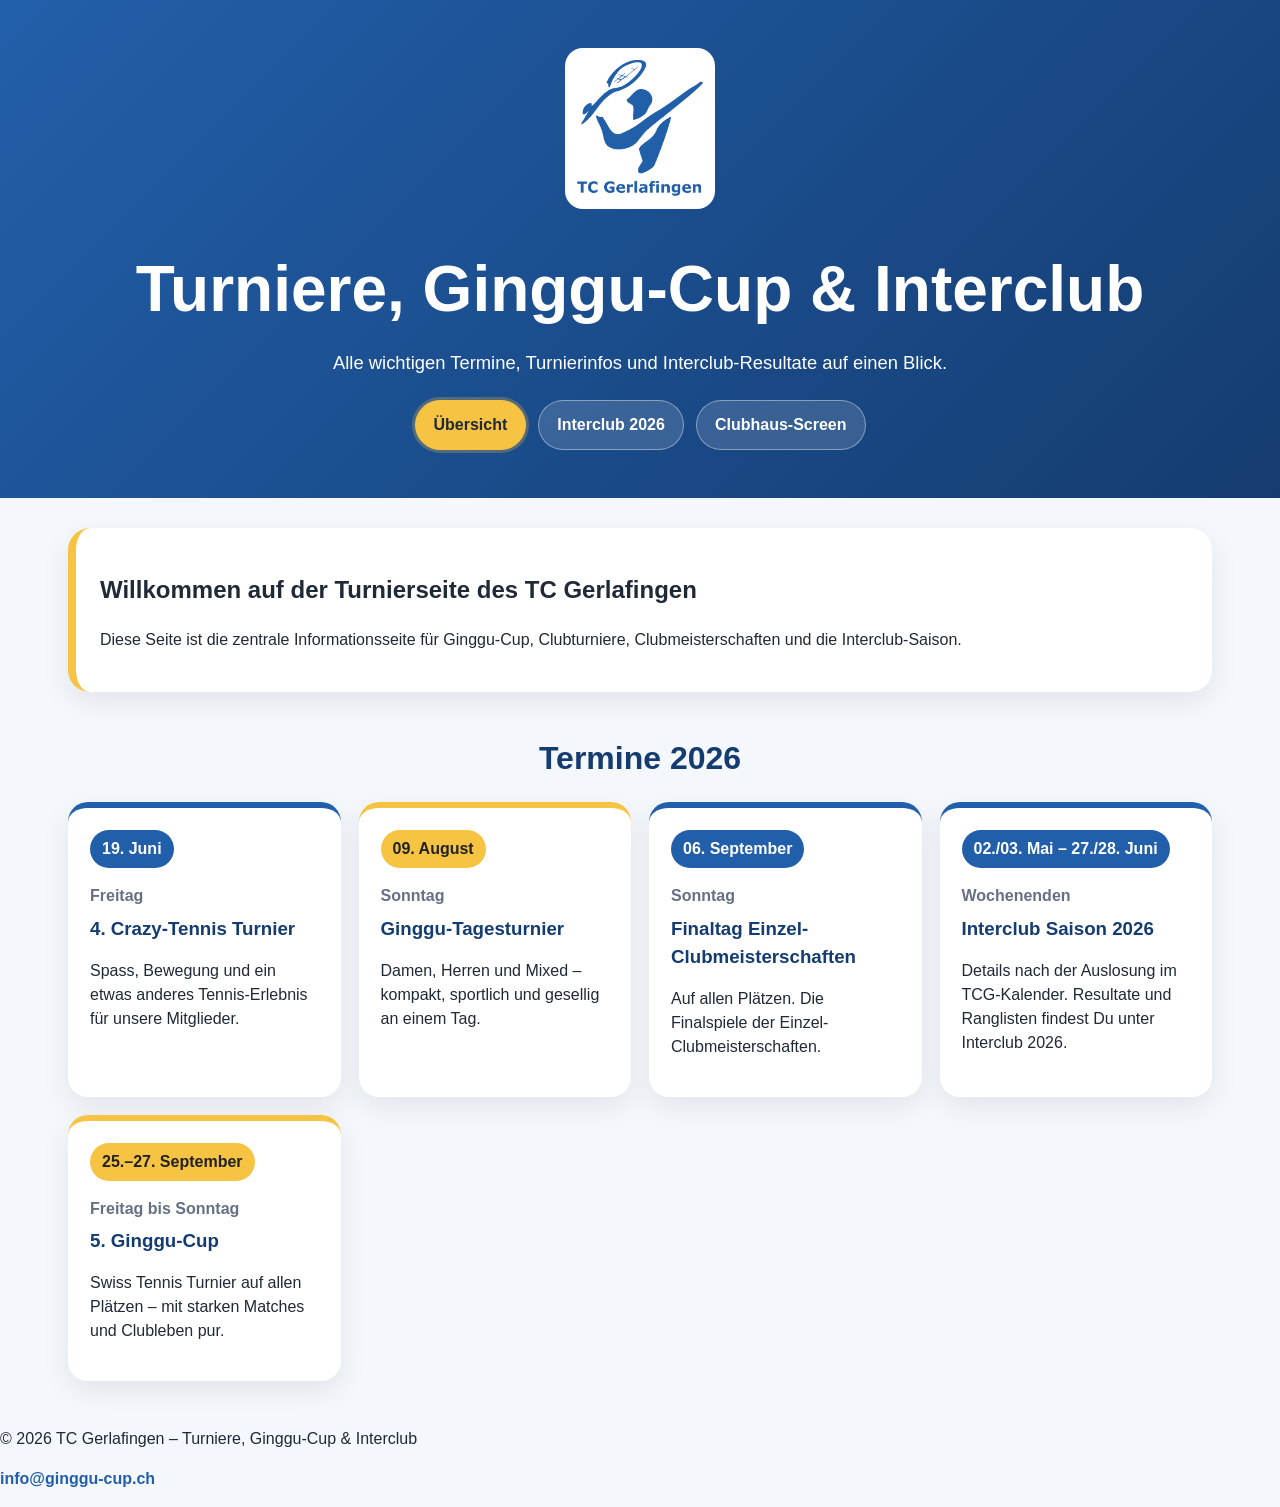
==== index.html @ 01911af4 "Interclub Hinweisblock entfernt" ====
<!DOCTYPE html>
<html lang="de">
<head>
<meta charset="UTF-8">
<meta name="viewport" content="width=device-width, initial-scale=1.0">
<title>TC Gerlafingen – Turniere & Interclub</title>
<link rel="stylesheet" href="style.css">
</head>
<body>
<header class="hero">
  <img src="logo.png" alt="TC Gerlafingen Logo">
  <h1>Turniere, Ginggu-Cup & Interclub</h1>
  <p>Alle wichtigen Termine, Turnierinfos und Interclub-Resultate auf einen Blick.</p>
  <nav class="hero-actions" aria-label="Hauptnavigation">
    <a class="button nav active" href="index.html">Übersicht</a>
    <a class="button nav" href="interclub.html">Interclub 2026</a>
    <a class="button nav" href="screen.html">Clubhaus-Screen</a>
  </nav>
</header>

<main class="container">
  <section class="intro-card">
    <h2>Willkommen auf der Turnierseite des TC Gerlafingen</h2>
    <p>Diese Seite ist die zentrale Informationsseite für Ginggu-Cup, Clubturniere, Clubmeisterschaften und die Interclub-Saison.</p>
  </section>

  <section id="termine">
    <h2 class="section-title">Termine 2026</h2>
    <div class="event-grid">
      <article class="event-card">
        <span class="date-badge">19. Juni</span>
        <p class="weekday">Freitag</p>
        <h3>4. Crazy-Tennis Turnier</h3>
        <p>Spass, Bewegung und ein etwas anderes Tennis-Erlebnis für unsere Mitglieder.</p>
      </article>
      <article class="event-card featured">
        <span class="date-badge">09. August</span>
        <p class="weekday">Sonntag</p>
        <h3>Ginggu-Tagesturnier</h3>
        <p>Damen, Herren und Mixed – kompakt, sportlich und gesellig an einem Tag.</p>
      </article>
      <article class="event-card">
        <span class="date-badge">06. September</span>
        <p class="weekday">Sonntag</p>
        <h3>Finaltag Einzel-Clubmeisterschaften</h3>
        <p>Auf allen Plätzen. Die Finalspiele der Einzel-Clubmeisterschaften.</p>
      </article>
      <article class="event-card">
        <span class="date-badge">02./03. Mai – 27./28. Juni</span>
        <p class="weekday">Wochenenden</p>
        <h3>Interclub Saison 2026</h3>
        <p>Details nach der Auslosung im TCG-Kalender. Resultate und Ranglisten findest Du unter Interclub 2026.</p>
      </article>
      <article class="event-card featured">
        <span class="date-badge">25.–27. September</span>
        <p class="weekday">Freitag bis Sonntag</p>
        <h3>5. Ginggu-Cup</h3>
        <p>Swiss Tennis Turnier auf allen Plätzen – mit starken Matches und Clubleben pur.</p>
      </article>
    </div>
  </section>
</main>

<footer>
  <p>&copy; 2026 TC Gerlafingen – Turniere, Ginggu-Cup & Interclub</p>
  <p><a href="mailto:info@ginggu-cup.ch">info@ginggu-cup.ch</a></p>
</footer>
</body>
</html>
---- style.css ----
:root{--blue:#225faa;--blue-dark:#143c70;--yellow:#f6c343;--bg:#f4f7fb;--text:#1f2937;--muted:#667085;--line:#d9e2ef;--white:#fff;--green:#dcfce7;--green-text:#166534;--red:#fee2e2;--red-text:#991b1b;--ice:#e0f2fe;--ice-text:#075985}*{box-sizing:border-box}body{margin:0;font-family:Arial,Helvetica,sans-serif;background:var(--bg);color:var(--text);line-height:1.5}a{color:var(--blue);text-decoration:none;font-weight:700}.hero,.subhero{background:linear-gradient(135deg,var(--blue),var(--blue-dark));color:#fff;text-align:center;padding:48px 20px}.hero img{max-width:150px;background:#fff;border-radius:18px;padding:12px;margin-bottom:18px}.eyebrow{text-transform:uppercase;letter-spacing:.12em;font-weight:700;opacity:.85}.hero h1,.subhero h1{font-size:clamp(2.1rem,5vw,4rem);margin:.1em 0}.hero p,.subhero p{max-width:820px;margin:12px auto;font-size:1.15rem}.hero-actions{display:flex;gap:12px;justify-content:center;flex-wrap:wrap;margin-top:24px}.button{display:inline-block;border-radius:999px;padding:12px 18px}.button.primary{background:var(--yellow);color:#1f2937}.button.secondary{background:rgba(255,255,255,.14);color:#fff;border:1px solid rgba(255,255,255,.4)}.backlink{display:inline-block;color:#fff;margin-bottom:14px}.container{max-width:1180px;margin:0 auto;padding:30px 18px}.intro-card,.cta-card{background:var(--white);border-radius:22px;padding:24px;box-shadow:0 10px 28px rgba(0,0,0,.08);border-left:8px solid var(--yellow);margin-bottom:28px}.section-title{text-align:center;color:var(--blue-dark);font-size:2rem;margin:42px 0 20px}.event-grid,.team-grid{display:grid;grid-template-columns:repeat(auto-fit,minmax(260px,1fr));gap:18px}.event-card,.team-card,.detail-card{background:#fff;border-radius:20px;padding:22px;box-shadow:0 10px 28px rgba(0,0,0,.08);border-top:6px solid var(--blue)}.event-card.featured{border-top-color:var(--yellow)}.date-badge{display:inline-block;background:var(--blue);color:#fff;border-radius:999px;padding:7px 12px;font-weight:700}.featured .date-badge{background:var(--yellow);color:#222}.weekday{font-weight:700;color:var(--muted);margin-bottom:0}.event-card h3,.team-card h3,.detail-card h2{color:var(--blue-dark);margin:.35em 0}.team-meta{color:var(--muted);font-weight:700}.mini-list{padding-left:18px}.status{display:inline-block;border-radius:999px;padding:5px 10px;font-size:.85rem;font-weight:700}.status.open{background:var(--ice);color:var(--ice-text)}.status.win{background:var(--green);color:var(--green-text)}.status.loss{background:var(--red);color:var(--red-text)}.tables{display:grid;grid-template-columns:1.35fr 1fr;gap:18px}.table-wrap{overflow-x:auto}table{width:100%;border-collapse:collapse;background:#fff;min-width:520px}th{background:var(--blue);color:#fff;text-align:left;padding:11px;font-size:.9rem}td{border-bottom:1px solid var(--line);padding:10px}tr.home-match td{background:#f8fbff}.detail-card{margin:28px 0}.detail-header{display:flex;justify-content:space-between;gap:18px;align-items:flex-start;flex-wrap:wrap}.screen-link{font-size:.95rem}.screen-body{background:#07182e;color:#fff;overflow:hidden}.screen-slide{height:100vh;padding:4vw;display:flex;flex-direction:column;justify-content:center}.screen-slide h1{font-size:5vw;margin:0 0 1vw}.screen-slide h2{font-size:4vw;margin:0 0 1vw}.screen-slide p,.screen-slide li{font-size:2.1vw}.screen-card{background:rgba(255,255,255,.1);border:1px solid rgba(255,255,255,.18);border-radius:28px;padding:2vw;margin-top:1vw}.screen-grid{display:grid;grid-template-columns:repeat(2,1fr);gap:1.2vw}.screen-badge{display:inline-block;background:var(--yellow);color:#18202f;border-radius:999px;padding:.5vw 1vw;font-size:1.4vw;font-weight:700}.screen-footer{position:fixed;bottom:1.2vw;left:4vw;right:4vw;display:flex;justify-content:space-between;color:rgba(255,255,255,.7);font-size:1.1vw}@media(max-width:800px){.tables{grid-template-columns:1fr}.hero,.subhero{padding:34px 18px}}


/* Clubhaus-Screen: Teamfolien optimiert */
.screen-slide.welcome-slide h1{font-size:5vw}
.screen-card.compact{max-width:520px}
.screen-team-header{
  background:var(--yellow);
  color:#07182e;
  border-radius:999px;
  padding:1.1vw 2.2vw;
  margin-bottom:1.6vw;
  box-shadow:0 10px 30px rgba(0,0,0,.18);
}
.screen-team-name{
  font-size:4.2vw;
  line-height:1;
  font-weight:900;
}
.screen-team-group{
  margin-top:.35vw;
  font-size:1.35vw;
  color:#fff;
  font-weight:800;
  letter-spacing:.03em;
}
.team-slide h2{display:none}
.screen-card.next-match{
  position:relative;
}
.screen-card.next-match p{
  font-size:2.25vw;
}
.screen-grid.lower{
  grid-template-columns:1.25fr .75fr;
  align-items:start;
}
.screen-match-list{
  list-style:none;
  margin:0;
  padding:0;
}

.screen-match-list li:last-child{border-bottom:none}
.screen-result{
  font-weight:900;
  color:var(--yellow);
}
.home-badge{
  display:inline-block;
  width:max-content;
  background:var(--yellow);
  color:#07182e;
  border-radius:999px;
  padding:.25vw .75vw;
  font-size:1vw;
  font-weight:900;
  animation:homePulse 1.3s infinite;
}
.home-badge.big{
  position:absolute;
  top:1.4vw;
  right:1.4vw;
  font-size:1.35vw;
  padding:.45vw 1vw;
}

@keyframes homePulse{
  0%,100%{transform:scale(1);box-shadow:0 0 0 0 rgba(246,195,67,.55)}
  50%{transform:scale(1.04);box-shadow:0 0 0 8px rgba(246,195,67,0)}
}
@media(max-width:1000px){
  .screen-grid.lower{grid-template-columns:1fr}
  .screen-team-name{font-size:7vw}
  .screen-team-group{font-size:2.4vw}
  .screen-card.next-match p,
}


/* Fix: Navigation im blauen Kopfbereich bleibt oval und korrekt lesbar */
.hero .hero-actions .button.nav,
.subhero .hero-actions .button.nav,
.hero a.button.nav,
.subhero a.button.nav {
  display: inline-block;
  border-radius: 999px;
  padding: 12px 18px;
  background: rgba(255,255,255,.14);
  color: #fff !important;
  border: 1px solid rgba(255,255,255,.4);
  font-weight: 700;
  text-decoration: none;
}

.hero .hero-actions .button.nav:hover,
.subhero .hero-actions .button.nav:hover,
.hero a.button.nav:hover,
.subhero a.button.nav:hover {
  background: rgba(255,255,255,.24);
  color: #fff !important;
}

.hero .hero-actions .button.nav.active,
.subhero .hero-actions .button.nav.active,
.hero a.button.nav.active,
.subhero a.button.nav.active {
  background: var(--yellow);
  color: #1f2937 !important;
  border-color: var(--yellow);
  box-shadow: 0 0 0 3px rgba(246,195,67,.25);
}


/* Verbesserte Darstellung Heim/Auswärts */
.screen-match-list li{
  position:relative;
  display:grid;
  grid-template-columns:1fr auto;
  gap:1vw;
  align-items:center;
  padding:.65vw 1vw;
  border-bottom:1px solid rgba(255,255,255,.16);
  font-size:1.45vw;
  background:rgba(255,255,255,.04);
  border-radius:12px;
  border-left:6px solid rgba(255,255,255,.15);
}

.screen-match-list .home{
  background:rgba(246,195,67,.12);
  border-left:6px solid var(--yellow);
}

.screen-match-list .away{
  border-left:6px solid rgba(255,255,255,.25);
}
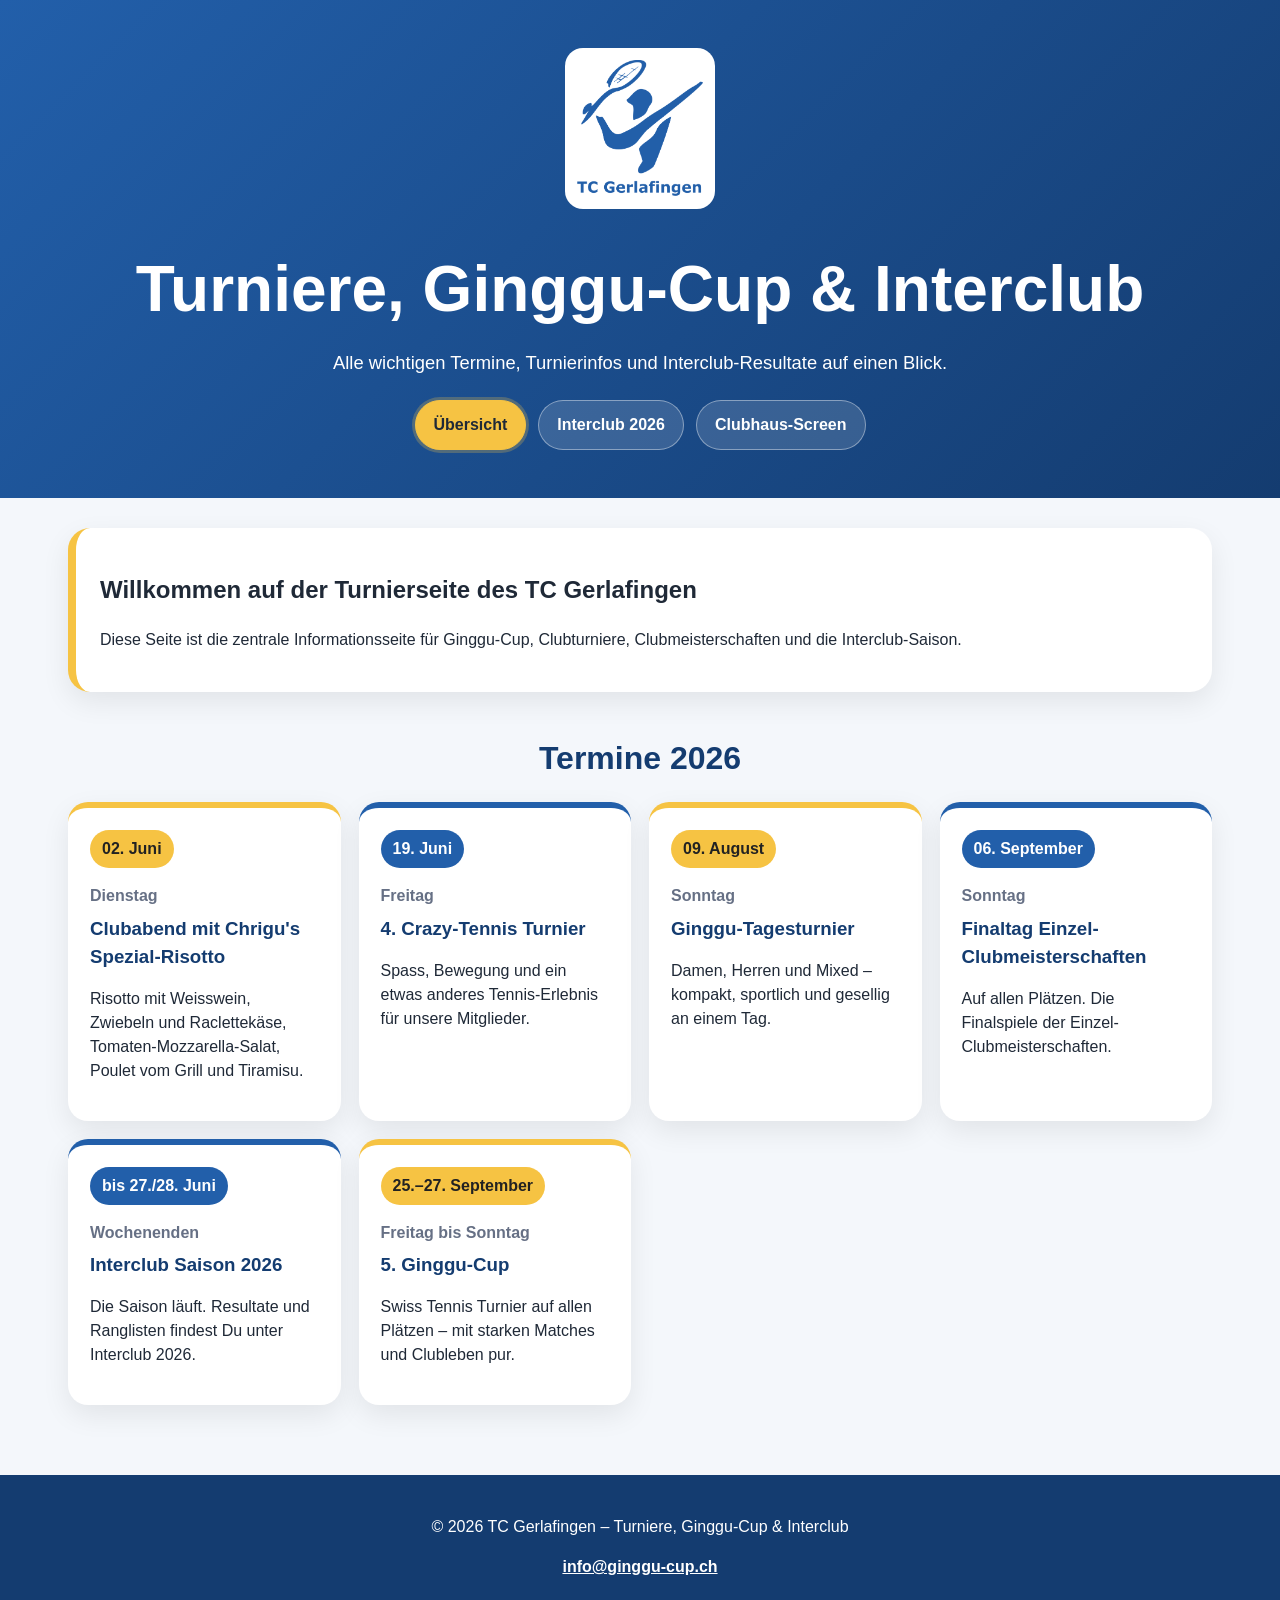
==== commit f7870b80: "v0.4: update front page dates" ====
--- a/index.html
+++ b/index.html
@@ -27,6 +27,12 @@
   <section id="termine">
     <h2 class="section-title">Termine 2026</h2>
     <div class="event-grid">
+      <article class="event-card featured">
+        <span class="date-badge">02. Juni</span>
+        <p class="weekday">Dienstag</p>
+        <h3>Clubabend mit Chrigu's Spezial-Risotto</h3>
+        <p>Risotto mit Weisswein, Zwiebeln und Raclettekäse, Tomaten-Mozzarella-Salat, Poulet vom Grill und Tiramisu.</p>
+      </article>
       <article class="event-card">
         <span class="date-badge">19. Juni</span>
         <p class="weekday">Freitag</p>
@@ -46,10 +52,10 @@
         <p>Auf allen Plätzen. Die Finalspiele der Einzel-Clubmeisterschaften.</p>
       </article>
       <article class="event-card">
-        <span class="date-badge">02./03. Mai – 27./28. Juni</span>
+        <span class="date-badge">bis 27./28. Juni</span>
         <p class="weekday">Wochenenden</p>
         <h3>Interclub Saison 2026</h3>
-        <p>Details nach der Auslosung im TCG-Kalender. Resultate und Ranglisten findest Du unter Interclub 2026.</p>
+        <p>Die Saison läuft. Resultate und Ranglisten findest Du unter Interclub 2026.</p>
       </article>
       <article class="event-card featured">
         <span class="date-badge">25.–27. September</span>
--- a/style.css
+++ b/style.css
@@ -1,136 +1,1092 @@
-:root{--blue:#225faa;--blue-dark:#143c70;--yellow:#f6c343;--bg:#f4f7fb;--text:#1f2937;--muted:#667085;--line:#d9e2ef;--white:#fff;--green:#dcfce7;--green-text:#166534;--red:#fee2e2;--red-text:#991b1b;--ice:#e0f2fe;--ice-text:#075985}*{box-sizing:border-box}body{margin:0;font-family:Arial,Helvetica,sans-serif;background:var(--bg);color:var(--text);line-height:1.5}a{color:var(--blue);text-decoration:none;font-weight:700}.hero,.subhero{background:linear-gradient(135deg,var(--blue),var(--blue-dark));color:#fff;text-align:center;padding:48px 20px}.hero img{max-width:150px;background:#fff;border-radius:18px;padding:12px;margin-bottom:18px}.eyebrow{text-transform:uppercase;letter-spacing:.12em;font-weight:700;opacity:.85}.hero h1,.subhero h1{font-size:clamp(2.1rem,5vw,4rem);margin:.1em 0}.hero p,.subhero p{max-width:820px;margin:12px auto;font-size:1.15rem}.hero-actions{display:flex;gap:12px;justify-content:center;flex-wrap:wrap;margin-top:24px}.button{display:inline-block;border-radius:999px;padding:12px 18px}.button.primary{background:var(--yellow);color:#1f2937}.button.secondary{background:rgba(255,255,255,.14);color:#fff;border:1px solid rgba(255,255,255,.4)}.backlink{display:inline-block;color:#fff;margin-bottom:14px}.container{max-width:1180px;margin:0 auto;padding:30px 18px}.intro-card,.cta-card{background:var(--white);border-radius:22px;padding:24px;box-shadow:0 10px 28px rgba(0,0,0,.08);border-left:8px solid var(--yellow);margin-bottom:28px}.section-title{text-align:center;color:var(--blue-dark);font-size:2rem;margin:42px 0 20px}.event-grid,.team-grid{display:grid;grid-template-columns:repeat(auto-fit,minmax(260px,1fr));gap:18px}.event-card,.team-card,.detail-card{background:#fff;border-radius:20px;padding:22px;box-shadow:0 10px 28px rgba(0,0,0,.08);border-top:6px solid var(--blue)}.event-card.featured{border-top-color:var(--yellow)}.date-badge{display:inline-block;background:var(--blue);color:#fff;border-radius:999px;padding:7px 12px;font-weight:700}.featured .date-badge{background:var(--yellow);color:#222}.weekday{font-weight:700;color:var(--muted);margin-bottom:0}.event-card h3,.team-card h3,.detail-card h2{color:var(--blue-dark);margin:.35em 0}.team-meta{color:var(--muted);font-weight:700}.mini-list{padding-left:18px}.status{display:inline-block;border-radius:999px;padding:5px 10px;font-size:.85rem;font-weight:700}.status.open{background:var(--ice);color:var(--ice-text)}.status.win{background:var(--green);color:var(--green-text)}.status.loss{background:var(--red);color:var(--red-text)}.tables{display:grid;grid-template-columns:1.35fr 1fr;gap:18px}.table-wrap{overflow-x:auto}table{width:100%;border-collapse:collapse;background:#fff;min-width:520px}th{background:var(--blue);color:#fff;text-align:left;padding:11px;font-size:.9rem}td{border-bottom:1px solid var(--line);padding:10px}tr.home-match td{background:#f8fbff}.detail-card{margin:28px 0}.detail-header{display:flex;justify-content:space-between;gap:18px;align-items:flex-start;flex-wrap:wrap}.screen-link{font-size:.95rem}.screen-body{background:#07182e;color:#fff;overflow:hidden}.screen-slide{height:100vh;padding:4vw;display:flex;flex-direction:column;justify-content:center}.screen-slide h1{font-size:5vw;margin:0 0 1vw}.screen-slide h2{font-size:4vw;margin:0 0 1vw}.screen-slide p,.screen-slide li{font-size:2.1vw}.screen-card{background:rgba(255,255,255,.1);border:1px solid rgba(255,255,255,.18);border-radius:28px;padding:2vw;margin-top:1vw}.screen-grid{display:grid;grid-template-columns:repeat(2,1fr);gap:1.2vw}.screen-badge{display:inline-block;background:var(--yellow);color:#18202f;border-radius:999px;padding:.5vw 1vw;font-size:1.4vw;font-weight:700}.screen-footer{position:fixed;bottom:1.2vw;left:4vw;right:4vw;display:flex;justify-content:space-between;color:rgba(255,255,255,.7);font-size:1.1vw}@media(max-width:800px){.tables{grid-template-columns:1fr}.hero,.subhero{padding:34px 18px}}
-
-
-/* Clubhaus-Screen: Teamfolien optimiert */
-.screen-slide.welcome-slide h1{font-size:5vw}
-.screen-card.compact{max-width:520px}
+:root{
+  --blue:#225faa;
+  --blue-dark:#143c70;
+  --yellow:#f6c343;
+  --bg:#f4f7fb;
+  --text:#1f2937;
+  --muted:#667085;
+  --line:#d9e2ef;
+  --white:#fff;
+  --green:#dcfce7;
+  --green-text:#166534;
+  --red:#fee2e2;
+  --red-text:#991b1b;
+  --ice:#e0f2fe;
+  --ice-text:#075985;
+}
+
+*{box-sizing:border-box}
+
+html{scroll-behavior:smooth}
+
+body{
+  margin:0;
+  font-family:Arial,Helvetica,sans-serif;
+  background:var(--bg);
+  color:var(--text);
+  line-height:1.5;
+}
+
+a{
+  color:var(--blue);
+  text-decoration:none;
+  font-weight:700;
+}
+
+.hero,.subhero{
+  background:linear-gradient(135deg,var(--blue),var(--blue-dark));
+  color:#fff;
+  text-align:center;
+  padding:48px 20px;
+}
+
+.hero img{
+  max-width:150px;
+  background:#fff;
+  border-radius:18px;
+  padding:12px;
+  margin-bottom:18px;
+}
+
+.hero h1,.subhero h1{
+  font-size:clamp(2.1rem,5vw,4rem);
+  margin:.1em 0;
+}
+
+.hero p,.subhero p{
+  max-width:820px;
+  margin:12px auto;
+  font-size:1.15rem;
+}
+
+.hero-actions{
+  display:flex;
+  gap:12px;
+  justify-content:center;
+  flex-wrap:wrap;
+  margin-top:24px;
+}
+
+.button{
+  display:inline-block;
+  border-radius:999px;
+  padding:12px 18px;
+  text-align:center;
+}
+
+.button.primary,
+.button.nav.active{
+  background:var(--yellow);
+  color:#1f2937;
+}
+
+.button.secondary,
+.button.nav{
+  background:rgba(255,255,255,.14);
+  color:#fff;
+  border:1px solid rgba(255,255,255,.4);
+}
+
+/* Navigation im blauen Kopfbereich bleibt stabil */
+.hero .hero-actions .button.nav,
+.subhero .hero-actions .button.nav,
+.hero a.button.nav,
+.subhero a.button.nav{
+  display:inline-block;
+  border-radius:999px;
+  padding:12px 18px;
+  background:rgba(255,255,255,.14);
+  color:#fff !important;
+  border:1px solid rgba(255,255,255,.4);
+  font-weight:700;
+  text-decoration:none;
+}
+
+.hero .hero-actions .button.nav:hover,
+.subhero .hero-actions .button.nav:hover,
+.hero a.button.nav:hover,
+.subhero a.button.nav:hover{
+  background:rgba(255,255,255,.24);
+  color:#fff !important;
+}
+
+.hero .hero-actions .button.nav.active,
+.subhero .hero-actions .button.nav.active,
+.hero a.button.nav.active,
+.subhero a.button.nav.active{
+  background:var(--yellow);
+  color:#1f2937 !important;
+  border-color:var(--yellow);
+  box-shadow:0 0 0 3px rgba(246,195,67,.25);
+}
+
+.container{
+  max-width:1180px;
+  margin:0 auto;
+  padding:30px 18px;
+}
+
+.intro-card,.cta-card{
+  background:var(--white);
+  border-radius:22px;
+  padding:24px;
+  box-shadow:0 10px 28px rgba(0,0,0,.08);
+  border-left:8px solid var(--yellow);
+  margin-bottom:28px;
+}
+
+.section-title{
+  text-align:center;
+  color:var(--blue-dark);
+  font-size:2rem;
+  margin:42px 0 20px;
+}
+
+.event-grid,.team-grid{
+  display:grid;
+  grid-template-columns:repeat(auto-fit,minmax(260px,1fr));
+  gap:18px;
+  align-items:stretch;
+}
+
+.event-card,.team-card,.detail-card{
+  background:#fff;
+  border-radius:20px;
+  padding:22px;
+  box-shadow:0 10px 28px rgba(0,0,0,.08);
+  border-top:6px solid var(--blue);
+}
+
+.event-card.featured{border-top-color:var(--yellow)}
+
+.date-badge{
+  display:inline-block;
+  background:var(--blue);
+  color:#fff;
+  border-radius:999px;
+  padding:7px 12px;
+  font-weight:700;
+}
+
+.featured .date-badge{
+  background:var(--yellow);
+  color:#222;
+}
+
+.weekday{
+  font-weight:700;
+  color:var(--muted);
+  margin-bottom:0;
+}
+
+.event-card h3,.team-card h3,.detail-card h2{
+  color:var(--blue-dark);
+  margin:.35em 0;
+}
+
+.team-meta{
+  color:var(--muted);
+  font-weight:700;
+}
+
+/* Übersichtskacheln: gleiche Höhe und ruhige Ausrichtung */
+.team-card{
+  min-height:340px;
+  display:grid;
+  grid-template-rows:auto 1fr auto auto;
+  gap:14px;
+}
+
+.team-card-head h3{
+  font-size:1.35rem;
+  margin-bottom:22px;
+}
+
+.team-card-head .team-meta{
+  margin:0;
+}
+
+.team-card-next{
+  align-self:start;
+}
+
+.team-card-next p,
+.team-card-rank p{
+  margin:0;
+}
+
+.team-card-rank{
+  align-self:end;
+}
+
+.team-card-button{
+  justify-self:start;
+  align-self:end;
+  min-width:180px;
+}
+
+/* Interclub Detailseite: Rangliste immer unter Spielplan */
+.tables{
+  display:grid !important;
+  grid-template-columns:1fr !important;
+  gap:26px !important;
+  width:100%;
+}
+
+.table-wrap{overflow-x:auto}
+
+table{
+  width:100%;
+  border-collapse:collapse;
+  background:#fff;
+  min-width:520px;
+}
+
+th{
+  background:var(--blue);
+  color:#fff;
+  text-align:left;
+  padding:11px;
+  font-size:.9rem;
+}
+
+td{
+  border-bottom:1px solid var(--line);
+  padding:10px;
+}
+
+tr.home-match td{background:#f8fbff}
+
+.detail-card{
+  margin:28px 0;
+  overflow:hidden;
+}
+
+.detail-header{
+  display:flex;
+  justify-content:space-between;
+  gap:18px;
+  align-items:flex-start;
+  flex-wrap:wrap;
+}
+
+.detail-bottom-actions{
+  display:flex;
+  justify-content:center;
+  padding-top:24px;
+  margin-top:18px;
+  border-top:1px solid var(--line);
+}
+
+.top-button{
+  min-width:150px;
+}
+
+footer{
+  background:var(--blue-dark);
+  color:#fff;
+  text-align:center;
+  padding:24px 18px;
+  margin-top:40px;
+}
+
+footer a{
+  color:#fff;
+  text-decoration:underline;
+}
+
+/* Clubhaus-Screen */
+.screen-body{
+  background:#07182e;
+  color:#fff;
+  overflow:hidden;
+  width:100vw;
+  height:100vh;
+}
+
+.screen-body *{box-sizing:border-box}
+
+.screen-slide{
+  width:100vw;
+  height:100vh;
+  overflow:hidden;
+  padding:10vh 4.2vw 4.5vh 4.2vw;
+  display:grid;
+  grid-template-rows:auto 1fr;
+  gap:1.8vh;
+}
+
+.screen-slide h1,
+.screen-slide h2,
+.screen-slide h3,
+.screen-slide p{
+  margin-top:0;
+}
+
+.screen-slide h1{
+  font-size:4.6vw;
+  line-height:1.02;
+  margin-bottom:1.2vh;
+}
+
+.screen-slide h2{
+  font-size:3.35vw;
+  line-height:1.05;
+  margin-bottom:1.3vh;
+}
+
+.screen-slide h3{
+  font-size:1.65vw;
+  line-height:1.15;
+  margin-bottom:.8vh;
+}
+
+.screen-slide p,
+.screen-slide li{
+  font-size:1.45vw;
+  line-height:1.25;
+}
+
+.screen-badge{
+  display:inline-block;
+  width:max-content;
+  background:var(--yellow);
+  color:#18202f;
+  border-radius:999px;
+  padding:.42vw .9vw;
+  font-size:1.15vw;
+  line-height:1;
+  font-weight:800;
+  margin-bottom:1.2vh;
+}
+
+.screen-card{
+  background:rgba(255,255,255,.1);
+  border:1px solid rgba(255,255,255,.18);
+  border-radius:1.55vw;
+  padding:1.25vw;
+  min-height:0;
+  overflow:hidden;
+}
+
+.screen-card.compact{max-width:40vw}
+
+.screen-grid{
+  display:grid;
+  grid-template-columns:repeat(2,1fr);
+  gap:1.1vw;
+  min-height:0;
+}
+
+.screen-footer{
+  position:fixed;
+  bottom:1.1vh;
+  left:4.2vw;
+  right:4.2vw;
+  display:flex;
+  justify-content:space-between;
+  color:rgba(255,255,255,.68);
+  font-size:1vw;
+  line-height:1;
+  z-index:40;
+}
+
+.screen-datetime{
+  position:fixed;
+  top:2.1vh;
+  right:2vw;
+  color:#fff;
+  font-size:1.2vw;
+  font-weight:800;
+  opacity:.92;
+  letter-spacing:.04em;
+  z-index:50;
+  text-shadow:0 2px 8px rgba(0,0,0,.35);
+}
+
+.welcome-slide{
+  grid-template-rows:auto auto;
+  align-content:center;
+}
+
+.welcome-slide h1{font-size:4.8vw}
+
+.welcome-slide p{font-size:1.9vw}
+
+.dates-slide .screen-grid{
+  grid-template-columns:repeat(4,1fr);
+  align-items:stretch;
+}
+
+.dates-slide .screen-card h3{font-size:1.55vw}
+
+.dates-slide .screen-card p{font-size:1.25vw}
+
+.team-slide{
+  grid-template-rows:auto auto 1fr;
+}
+
 .screen-team-header{
   background:var(--yellow);
   color:#07182e;
   border-radius:999px;
-  padding:1.1vw 2.2vw;
-  margin-bottom:1.6vw;
+  padding:1vw 2vw;
   box-shadow:0 10px 30px rgba(0,0,0,.18);
-}
+  max-width:100%;
+}
+
 .screen-team-name{
-  font-size:4.2vw;
+  font-size:3.25vw;
   line-height:1;
   font-weight:900;
-}
+  white-space:nowrap;
+  overflow:hidden;
+  text-overflow:ellipsis;
+}
+
 .screen-team-group{
-  margin-top:.35vw;
-  font-size:1.35vw;
+  margin-top:.25vw;
+  font-size:1.05vw;
+  line-height:1;
   color:#fff;
   font-weight:800;
   letter-spacing:.03em;
 }
-.team-slide h2{display:none}
+
 .screen-card.next-match{
   position:relative;
-}
+  height:18vh;
+}
+
 .screen-card.next-match p{
-  font-size:2.25vw;
-}
+  font-size:1.65vw;
+  line-height:1.22;
+  padding-right:10vw;
+  margin-bottom:0;
+}
+
 .screen-grid.lower{
-  grid-template-columns:1.25fr .75fr;
-  align-items:start;
-}
+  grid-template-columns:1.35fr .65fr;
+  align-items:stretch;
+  min-height:0;
+  height:42vh;
+}
+
+.screen-grid.lower .screen-card{
+  height:100%;
+  display:flex;
+  flex-direction:column;
+  justify-content:flex-start;
+}
+
 .screen-match-list{
   list-style:none;
   margin:0;
   padding:0;
-}
-
-.screen-match-list li:last-child{border-bottom:none}
+  display:grid;
+  gap:.55vh;
+  min-height:0;
+  overflow:hidden;
+}
+
+.screen-match-list li{
+  position:relative;
+  display:grid;
+  grid-template-columns:1fr auto auto;
+  gap:.8vw;
+  align-items:center;
+  padding:.48vw .75vw;
+  font-size:1.02vw;
+  line-height:1.15;
+  background:rgba(255,255,255,.04);
+  border-radius:.8vw;
+  border-left:6px solid rgba(255,255,255,.25);
+  min-height:4.9vh;
+}
+
+.screen-match-list strong{font-size:1.02vw}
+
+.screen-match-list .home{
+  background:rgba(246,195,67,.12);
+  border-left:6px solid var(--yellow);
+}
+
+.screen-match-list .away{
+  background:rgba(255,255,255,.04);
+  border-left:6px solid rgba(255,255,255,.25);
+}
+
 .screen-result{
   font-weight:900;
   color:var(--yellow);
-}
+  white-space:nowrap;
+}
+
 .home-badge{
   display:inline-block;
   width:max-content;
   background:var(--yellow);
   color:#07182e;
   border-radius:999px;
-  padding:.25vw .75vw;
-  font-size:1vw;
+  padding:.23vw .62vw;
+  font-size:.78vw;
+  line-height:1;
   font-weight:900;
   animation:homePulse 1.3s infinite;
-}
+  white-space:nowrap;
+}
+
 .home-badge.big{
   position:absolute;
-  top:1.4vw;
-  right:1.4vw;
-  font-size:1.35vw;
-  padding:.45vw 1vw;
+  top:1.15vw;
+  right:1.15vw;
+  font-size:1.05vw;
+  padding:.42vw .9vw;
 }
 
 @keyframes homePulse{
-  0%,100%{transform:scale(1);box-shadow:0 0 0 0 rgba(246,195,67,.55)}
-  50%{transform:scale(1.04);box-shadow:0 0 0 8px rgba(246,195,67,0)}
-}
-@media(max-width:1000px){
-  .screen-grid.lower{grid-template-columns:1fr}
-  .screen-team-name{font-size:7vw}
-  .screen-team-group{font-size:2.4vw}
-  .screen-card.next-match p,
-}
-
-
-/* Fix: Navigation im blauen Kopfbereich bleibt oval und korrekt lesbar */
-.hero .hero-actions .button.nav,
-.subhero .hero-actions .button.nav,
-.hero a.button.nav,
-.subhero a.button.nav {
-  display: inline-block;
-  border-radius: 999px;
-  padding: 12px 18px;
-  background: rgba(255,255,255,.14);
-  color: #fff !important;
-  border: 1px solid rgba(255,255,255,.4);
-  font-weight: 700;
-  text-decoration: none;
-}
-
-.hero .hero-actions .button.nav:hover,
-.subhero .hero-actions .button.nav:hover,
-.hero a.button.nav:hover,
-.subhero a.button.nav:hover {
-  background: rgba(255,255,255,.24);
-  color: #fff !important;
-}
-
-.hero .hero-actions .button.nav.active,
-.subhero .hero-actions .button.nav.active,
-.hero a.button.nav.active,
-.subhero a.button.nav.active {
-  background: var(--yellow);
-  color: #1f2937 !important;
-  border-color: var(--yellow);
-  box-shadow: 0 0 0 3px rgba(246,195,67,.25);
-}
-
-
-/* Verbesserte Darstellung Heim/Auswärts */
-.screen-match-list li{
+  0%,100%{
+    transform:scale(1);
+    box-shadow:0 0 0 0 rgba(246,195,67,.55);
+  }
+  50%{
+    transform:scale(1.04);
+    box-shadow:0 0 0 8px rgba(246,195,67,0);
+  }
+}
+
+@media(max-aspect-ratio:16/9){
+  .screen-slide{padding-top:10vh}
+  .screen-slide p,
+  .screen-slide li{font-size:1.35vw}
+  .screen-match-list li{
+    font-size:.95vw;
+    min-height:4.5vh;
+  }
+}
+
+@media(max-width:800px){
+  .hero,.subhero{padding:34px 18px}
+  .tables{grid-template-columns:1fr !important}
+  .team-card{
+    min-height:0;
+    grid-template-rows:auto;
+  }
+  .team-card-button{
+    justify-self:start;
+  }
+}
+
+
+/* Screen-Rangliste rechts */
+.screen-ranking-head,
+.screen-ranking-list li{
+  display:grid;
+  grid-template-columns:2.7vw 1fr 2.4vw 4.2vw;
+  gap:.55vw;
+  align-items:center;
+}
+
+.screen-ranking-head{
+  color:rgba(255,255,255,.72);
+  font-size:.75vw;
+  font-weight:900;
+  text-transform:uppercase;
+  padding:.2vw .55vw .45vw .55vw;
+  border-bottom:1px solid rgba(255,255,255,.18);
+}
+
+.screen-ranking-list{
+  list-style:none;
+  margin:.35vw 0 0 0;
+  padding:0;
+  display:grid;
+  gap:.35vh;
+  overflow:hidden;
+}
+
+.screen-ranking-list li{
+  font-size:.92vw;
+  line-height:1.08;
+  padding:.42vw .55vw;
+  border-radius:.7vw;
+  background:rgba(255,255,255,.045);
+}
+
+.screen-ranking-list li.tcg-rank{
+  background:rgba(246,195,67,.16);
+  border-left:5px solid var(--yellow);
+  font-weight:900;
+}
+
+.rank-number,
+.rank-points,
+.rank-sets{
+  text-align:right;
+  white-space:nowrap;
+}
+
+.rank-team{
+  overflow:hidden;
+  text-overflow:ellipsis;
+  white-space:nowrap;
+}
+
+/* Clubhaus-Screen: Termine 2026 im hellen Kachel-Design */
+.screen-light-slide{
+  background:#edf1f5;
+  color:#112f57;
+}
+
+.screen-light-slide .screen-badge{
+  background:var(--yellow);
+  color:#102f59;
+}
+
+.screen-light-slide + .screen-footer,
+.screen-light-slide ~ .screen-footer{
+  color:#5f6f86;
+}
+
+.screen-body:has(.screen-light-slide) .screen-datetime{
+  color:#123c70;
+  text-shadow:none;
+}
+
+.welcome-slide.screen-light-slide{
+  display:flex;
+  align-items:center;
+  justify-content:center;
+  padding:7vh 5vw;
+}
+
+.welcome-panel{
+  width:min(1180px,86vw);
+  min-height:62vh;
+  background:#fff;
+  border-radius:2.1vw;
+  box-shadow:0 18px 48px rgba(20,50,90,.14);
+  border-top:.55vw solid var(--blue);
+  display:flex;
+  flex-direction:column;
+  align-items:center;
+  justify-content:center;
+  text-align:center;
+  padding:4vh 5vw;
+}
+
+.welcome-logo{
+  width:min(18vw,230px);
+  max-height:24vh;
+  object-fit:contain;
+  margin-bottom:2.6vh;
+}
+
+.welcome-panel h1{
+  color:#123c70;
+  font-size:5.2vw;
+  margin:.4vh 0 1vh;
+}
+
+.welcome-panel p{
+  color:#4e5f75;
+  font-size:1.75vw;
+  font-weight:700;
+  margin:0 0 2.5vh;
+}
+
+.welcome-update{
+  color:#64748b;
+  font-size:1.05vw;
+  font-weight:800;
+  background:#f3f6fa;
+  border-radius:999px;
+  padding:.6vw 1.1vw;
+}
+
+.dates-slide.screen-light-slide{
+  padding:2.2vh 1.45vw 4.8vh;
+  display:grid;
+  grid-template-rows:auto 1fr;
+  gap:2.4vh;
+}
+
+.dates-header{
+  display:grid;
+  grid-template-columns:22vw 1fr 22vw;
+  align-items:center;
+  min-height:9vh;
+}
+
+.dates-brand{
+  display:flex;
+  align-items:center;
+  gap:.9vw;
+  color:#123c70;
+  font-size:1.05vw;
+  font-weight:900;
+}
+
+.dates-brand img{
+  width:5vw;
+  height:5vw;
+  max-width:76px;
+  max-height:76px;
+  object-fit:contain;
+}
+
+.dates-title{
+  text-align:center;
+}
+
+.dates-title h2{
+  color:#123c70;
+  font-size:2.85vw;
+  line-height:1;
+  margin:0;
+  letter-spacing:.02em;
+}
+
+.dates-title p{
+  color:#65758c;
+  font-size:1.02vw;
+  font-weight:800;
+  margin:.8vh 0 0;
+}
+
+.dates-card-grid{
+  display:grid;
+  grid-template-columns:repeat(4,1fr);
+  grid-auto-rows:minmax(25.5vh,auto);
+  gap:1.45vw;
+  align-content:start;
+}
+
+.date-card{
+  background:#fff;
+  color:#17355c;
+  border-radius:1.6vw;
+  box-shadow:0 14px 34px rgba(20,50,90,.10);
+  padding:1.55vw 1.75vw;
+  border-top:.42vw solid var(--blue);
+  overflow:hidden;
+}
+
+.date-card.yellow{
+  border-top-color:var(--yellow);
+}
+
+.date-pill{
+  display:inline-block;
+  border-radius:999px;
+  background:var(--blue);
+  color:#fff;
+  font-size:1vw;
+  line-height:1;
+  font-weight:900;
+  padding:.65vw 1.15vw;
+  margin-bottom:1.9vh;
+}
+
+.date-card.yellow .date-pill{
+  background:var(--yellow);
+  color:#102f59;
+}
+
+.date-day{
+  color:#65758c !important;
+  font-size:1.02vw !important;
+  line-height:1.1 !important;
+  font-weight:900;
+  margin:0 0 1vh !important;
+}
+
+.date-card h3{
+  color:#123c70;
+  font-size:1.38vw;
+  line-height:1.18;
+  margin:0 0 1.8vh;
+}
+
+.date-card p{
+  color:#0f172a;
+  font-size:1.12vw;
+  line-height:1.36;
+  margin:0;
+}
+
+.date-card strong{
+  color:#123c70;
+}
+
+@media(max-aspect-ratio:16/9){
+  .dates-card-grid{gap:1.1vw;grid-auto-rows:minmax(24vh,auto)}
+  .date-card p{font-size:1.04vw}
+  .date-card h3{font-size:1.3vw}
+}
+
+/* Clubhaus-Screen: Risotto-Clubabend 02.06.2026 */
+.risotto-screen-slide{
   position:relative;
-  display:grid;
-  grid-template-columns:1fr auto;
+  padding:0 !important;
+  display:block !important;
+  background:#0a1f44;
+  color:#fff;
+}
+
+.risotto-screen-bg{
+  position:absolute;
+  inset:0;
+  z-index:1;
+}
+
+.risotto-screen-bg img{
+  width:100%;
+  height:100%;
+  object-fit:cover;
+  object-position:center center;
+  transform:scale(1.03);
+  filter:saturate(.95) contrast(.95) brightness(.9);
+}
+
+.risotto-screen-overlay{
+  position:absolute;
+  inset:0;
+  z-index:2;
+  background:
+    linear-gradient(90deg, rgba(7,24,46,.95) 0%, rgba(10,31,68,.86) 43%, rgba(10,31,68,.38) 100%),
+    linear-gradient(0deg, rgba(0,0,0,.26), rgba(0,0,0,.08));
+}
+
+.risotto-screen-content{
+  position:relative;
+  z-index:3;
+  width:100%;
+  height:100%;
+  display:flex;
+  align-items:center;
+  padding:7vh 5vw 6vh;
+}
+
+.risotto-screen-card{
+  width:min(48vw, 900px);
+  padding:3.2vw;
+  border-radius:2.2vw;
+  background:rgba(8, 30, 60, .80);
+  border:1px solid rgba(255,255,255,.22);
+  box-shadow:0 26px 70px rgba(0,0,0,.42);
+}
+
+.risotto-screen-kicker{
+  display:inline-block;
+  margin:0 0 2.1vh;
+  padding:.75vw 1.35vw;
+  border-radius:999px;
+  background:#fff;
+  color:#14335f;
+  font-size:1.32vw;
+  line-height:1.15;
+  font-weight:900;
+  letter-spacing:.01em;
+  box-shadow:0 10px 26px rgba(0,0,0,.22);
+}
+
+.risotto-screen-slide h1{
+  margin:0 0 1.2vh !important;
+  color:#fff;
+  white-space:nowrap;
+  font-size:4.4vw;
+  line-height:.98;
+  font-weight:950;
+  letter-spacing:-.025em;
+  text-shadow:0 8px 26px rgba(0,0,0,.36);
+}
+
+.risotto-screen-subtitle{
+  margin:0 0 1.8vh !important;
+  color:#fff7da !important;
+  font-size:2.15vw !important;
+  line-height:1.08 !important;
+  font-weight:850;
+  text-shadow:0 5px 18px rgba(0,0,0,.38);
+}
+
+.risotto-screen-lead{
+  margin:0 0 2.2vh !important;
+  color:#eef5ff !important;
+  font-size:1.85vw !important;
+  line-height:1.16 !important;
+  font-weight:800;
+  text-shadow:0 5px 18px rgba(0,0,0,.34);
+}
+
+.risotto-screen-menu{
+  margin:0 0 2.6vh;
+  padding:1.75vw 1.95vw;
+  border-radius:1.7vw;
+  background:#fff8ea;
+  color:#14335f;
+  display:grid;
+  grid-template-columns:1fr 1fr;
+  gap:.85vw;
+  box-shadow:0 18px 44px rgba(0,0,0,.32);
+}
+
+.risotto-screen-course{
+  min-height:5.7vw;
+  padding:1vw 1.1vw;
+  border-radius:1.05vw;
+  background:#f2f5fb;
+  border:2px solid #d7dfef;
+}
+
+.risotto-screen-course.featured{
+  background:#fff7da;
+  border-color:#ffb703;
+  box-shadow:inset 0 0 0 2px rgba(255,183,3,.18);
+}
+
+.risotto-screen-course strong{
+  display:block;
+  margin:0 0 .35vh;
+  color:#60708c;
+  font-size:1.02vw;
+  line-height:1.15;
+  font-weight:950;
+  text-transform:uppercase;
+  letter-spacing:.04em;
+}
+
+.risotto-screen-course span{
+  display:block;
+  color:#14335f;
+  font-size:1.65vw;
+  line-height:1.08;
+  font-weight:900;
+}
+
+.risotto-screen-bottom{
+  display:flex;
+  flex-wrap:wrap;
   gap:1vw;
   align-items:center;
-  padding:.65vw 1vw;
-  border-bottom:1px solid rgba(255,255,255,.16);
+}
+
+.risotto-screen-price,
+.risotto-screen-cta{
+  padding:.95vw 1.25vw;
+  border-radius:1.2vw;
   font-size:1.45vw;
-  background:rgba(255,255,255,.04);
-  border-radius:12px;
-  border-left:6px solid rgba(255,255,255,.15);
-}
-
-.screen-match-list .home{
-  background:rgba(246,195,67,.12);
-  border-left:6px solid var(--yellow);
-}
-
-.screen-match-list .away{
-  border-left:6px solid rgba(255,255,255,.25);
-}
+  line-height:1.12;
+  font-weight:900;
+  box-shadow:0 12px 30px rgba(0,0,0,.25);
+}
+
+.risotto-screen-price,
+.risotto-screen-cta{
+  background:#ffb703;
+  color:#102b50;
+  animation:risottoScreenPulse 1.8s ease-in-out infinite;
+}
+
+@keyframes risottoScreenPulse{
+  0%,100%{
+    transform:scale(1);
+    box-shadow:0 12px 30px rgba(0,0,0,.25);
+  }
+  50%{
+    transform:scale(1.035);
+    box-shadow:0 16px 40px rgba(255,183,3,.42);
+  }
+}
+
+/* Interclub: dezente Hinweise bei offenen oder nachzutragenden Resultaten */
+tr.missing-result td{
+  background:#fff8e6 !important;
+}
+
+.missing-result-note{
+  display:inline-block;
+  margin-left:.45rem;
+  padding:.16rem .5rem;
+  border-radius:999px;
+  background:#fff3cd;
+  color:#7c4a03;
+  border:1px solid #f6d68a;
+  font-size:.76rem;
+  line-height:1;
+  font-weight:800;
+  white-space:nowrap;
+}
+
+.data-hint{
+  display:inline-block;
+  margin:.4rem 0 0;
+  padding:.5rem .75rem;
+  border-radius:999px;
+  background:#fff8e6;
+  color:#7c4a03;
+  border:1px solid #f6d68a;
+  font-weight:800;
+}
+
+.phase-pill,
+.screen-phase-pill{
+  display:inline-block;
+  width:max-content;
+  border-radius:999px;
+  background:var(--yellow);
+  color:#102f59;
+  font-weight:900;
+  line-height:1;
+  white-space:nowrap;
+}
+
+.phase-pill{
+  padding:.18rem .55rem;
+  margin-right:.25rem;
+  font-size:.78rem;
+}
+
+.phase-table h3{
+  display:flex;
+  align-items:center;
+  gap:.5rem;
+}
+
+.phase-table h3::before{
+  content:"";
+  width:.75rem;
+  height:.75rem;
+  border-radius:999px;
+  background:var(--yellow);
+  display:inline-block;
+}
+
+.screen-phase-pill{
+  padding:.18vw .5vw;
+  font-size:.72vw;
+  vertical-align:middle;
+}
+
+.screen-phase-pill.big{
+  padding:.32vw .75vw;
+  font-size:.95vw;
+  margin-right:.35vw;
+}
+
+.screen-match-list li.missing-screen-result{
+  background:rgba(255, 243, 205, .13);
+  border-left-color:#f6c343;
+}
+
+.screen-match-list li.missing-screen-result em{
+  color:#ffe7a3;
+  font-style:normal;
+  font-size:.82vw;
+  font-weight:800;
+}
+
+.screen-match-list li.missing-screen-result .screen-result{
+  color:#ffe7a3;
+}
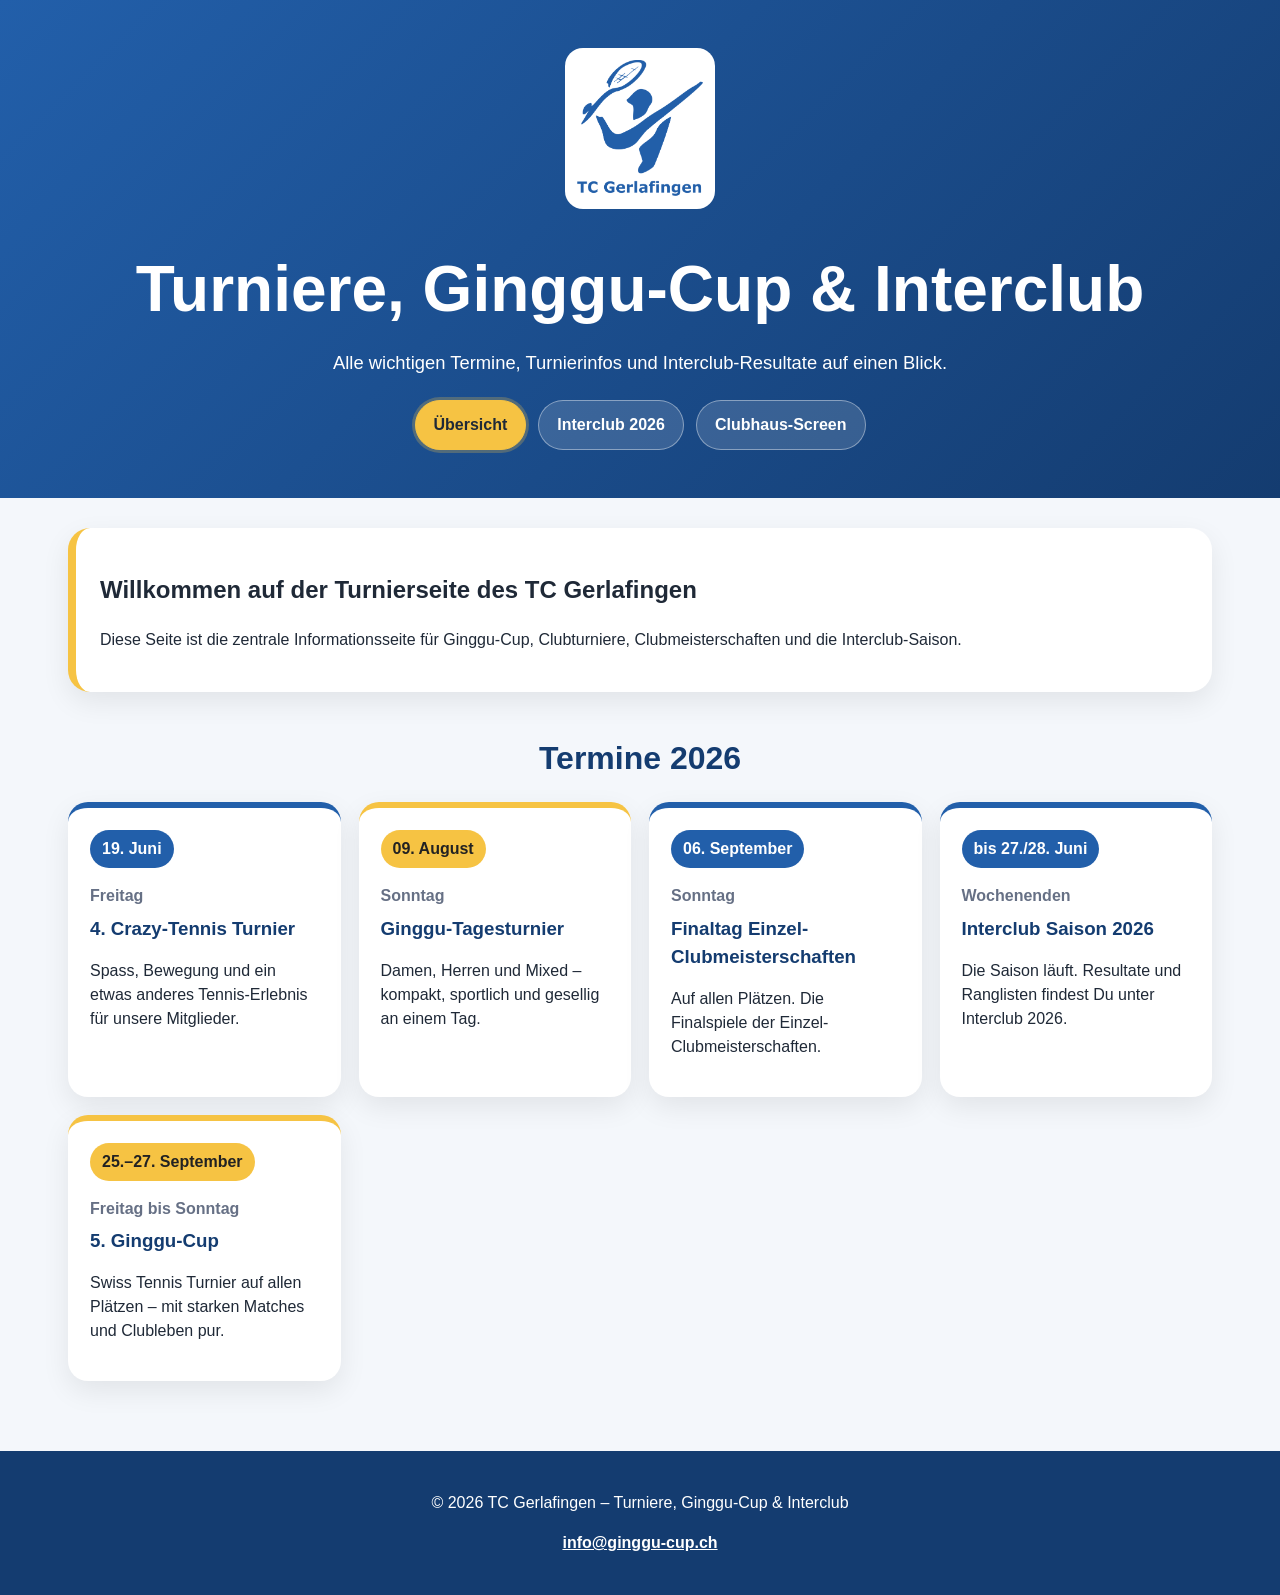
==== commit 1cbe6a21: "Remove expired Ginggu Cup details" ====
--- a/index.html
+++ b/index.html
@@ -27,12 +27,6 @@
   <section id="termine">
     <h2 class="section-title">Termine 2026</h2>
     <div class="event-grid">
-      <article class="event-card featured">
-        <span class="date-badge">02. Juni</span>
-        <p class="weekday">Dienstag</p>
-        <h3>Clubabend mit Chrigu's Spezial-Risotto</h3>
-        <p>Risotto mit Weisswein, Zwiebeln und Raclettekäse, Tomaten-Mozzarella-Salat, Poulet vom Grill und Tiramisu.</p>
-      </article>
       <article class="event-card">
         <span class="date-badge">19. Juni</span>
         <p class="weekday">Freitag</p>
--- a/style.css
+++ b/style.css
@@ -825,181 +825,6 @@
   .date-card h3{font-size:1.3vw}
 }
 
-/* Clubhaus-Screen: Risotto-Clubabend 02.06.2026 */
-.risotto-screen-slide{
-  position:relative;
-  padding:0 !important;
-  display:block !important;
-  background:#0a1f44;
-  color:#fff;
-}
-
-.risotto-screen-bg{
-  position:absolute;
-  inset:0;
-  z-index:1;
-}
-
-.risotto-screen-bg img{
-  width:100%;
-  height:100%;
-  object-fit:cover;
-  object-position:center center;
-  transform:scale(1.03);
-  filter:saturate(.95) contrast(.95) brightness(.9);
-}
-
-.risotto-screen-overlay{
-  position:absolute;
-  inset:0;
-  z-index:2;
-  background:
-    linear-gradient(90deg, rgba(7,24,46,.95) 0%, rgba(10,31,68,.86) 43%, rgba(10,31,68,.38) 100%),
-    linear-gradient(0deg, rgba(0,0,0,.26), rgba(0,0,0,.08));
-}
-
-.risotto-screen-content{
-  position:relative;
-  z-index:3;
-  width:100%;
-  height:100%;
-  display:flex;
-  align-items:center;
-  padding:7vh 5vw 6vh;
-}
-
-.risotto-screen-card{
-  width:min(48vw, 900px);
-  padding:3.2vw;
-  border-radius:2.2vw;
-  background:rgba(8, 30, 60, .80);
-  border:1px solid rgba(255,255,255,.22);
-  box-shadow:0 26px 70px rgba(0,0,0,.42);
-}
-
-.risotto-screen-kicker{
-  display:inline-block;
-  margin:0 0 2.1vh;
-  padding:.75vw 1.35vw;
-  border-radius:999px;
-  background:#fff;
-  color:#14335f;
-  font-size:1.32vw;
-  line-height:1.15;
-  font-weight:900;
-  letter-spacing:.01em;
-  box-shadow:0 10px 26px rgba(0,0,0,.22);
-}
-
-.risotto-screen-slide h1{
-  margin:0 0 1.2vh !important;
-  color:#fff;
-  white-space:nowrap;
-  font-size:4.4vw;
-  line-height:.98;
-  font-weight:950;
-  letter-spacing:-.025em;
-  text-shadow:0 8px 26px rgba(0,0,0,.36);
-}
-
-.risotto-screen-subtitle{
-  margin:0 0 1.8vh !important;
-  color:#fff7da !important;
-  font-size:2.15vw !important;
-  line-height:1.08 !important;
-  font-weight:850;
-  text-shadow:0 5px 18px rgba(0,0,0,.38);
-}
-
-.risotto-screen-lead{
-  margin:0 0 2.2vh !important;
-  color:#eef5ff !important;
-  font-size:1.85vw !important;
-  line-height:1.16 !important;
-  font-weight:800;
-  text-shadow:0 5px 18px rgba(0,0,0,.34);
-}
-
-.risotto-screen-menu{
-  margin:0 0 2.6vh;
-  padding:1.75vw 1.95vw;
-  border-radius:1.7vw;
-  background:#fff8ea;
-  color:#14335f;
-  display:grid;
-  grid-template-columns:1fr 1fr;
-  gap:.85vw;
-  box-shadow:0 18px 44px rgba(0,0,0,.32);
-}
-
-.risotto-screen-course{
-  min-height:5.7vw;
-  padding:1vw 1.1vw;
-  border-radius:1.05vw;
-  background:#f2f5fb;
-  border:2px solid #d7dfef;
-}
-
-.risotto-screen-course.featured{
-  background:#fff7da;
-  border-color:#ffb703;
-  box-shadow:inset 0 0 0 2px rgba(255,183,3,.18);
-}
-
-.risotto-screen-course strong{
-  display:block;
-  margin:0 0 .35vh;
-  color:#60708c;
-  font-size:1.02vw;
-  line-height:1.15;
-  font-weight:950;
-  text-transform:uppercase;
-  letter-spacing:.04em;
-}
-
-.risotto-screen-course span{
-  display:block;
-  color:#14335f;
-  font-size:1.65vw;
-  line-height:1.08;
-  font-weight:900;
-}
-
-.risotto-screen-bottom{
-  display:flex;
-  flex-wrap:wrap;
-  gap:1vw;
-  align-items:center;
-}
-
-.risotto-screen-price,
-.risotto-screen-cta{
-  padding:.95vw 1.25vw;
-  border-radius:1.2vw;
-  font-size:1.45vw;
-  line-height:1.12;
-  font-weight:900;
-  box-shadow:0 12px 30px rgba(0,0,0,.25);
-}
-
-.risotto-screen-price,
-.risotto-screen-cta{
-  background:#ffb703;
-  color:#102b50;
-  animation:risottoScreenPulse 1.8s ease-in-out infinite;
-}
-
-@keyframes risottoScreenPulse{
-  0%,100%{
-    transform:scale(1);
-    box-shadow:0 12px 30px rgba(0,0,0,.25);
-  }
-  50%{
-    transform:scale(1.035);
-    box-shadow:0 16px 40px rgba(255,183,3,.42);
-  }
-}
-
 /* Interclub: dezente Hinweise bei offenen oder nachzutragenden Resultaten */
 tr.missing-result td{
   background:#fff8e6 !important;
@@ -1090,3 +915,382 @@
 .screen-match-list li.missing-screen-result .screen-result{
   color:#ffe7a3;
 }
+
+/* Clubhaus-Screen Variante 2: dauerhafte Event-Spalte */
+.screen-v2-body{
+  background:#07182e;
+}
+
+.screen-v2-shell{
+  width:100vw;
+  height:100vh;
+  display:grid;
+  grid-template-columns:minmax(0, 70vw) 30vw;
+  background:#07182e;
+  color:#fff;
+}
+
+.screen-v2-main{
+  position:relative;
+  min-width:0;
+  height:100vh;
+  overflow:hidden;
+  background:#07182e;
+}
+
+.screen-v2-main .screen-slide{
+  width:70vw;
+  height:100vh;
+  padding:6.8vh 2.4vw 4.8vh;
+}
+
+.screen-v2-main .screen-light-slide{
+  background:#0b213d;
+  color:#fff;
+}
+
+.screen-v2-main .screen-badge{
+  background:#f6c343;
+  color:#07182e;
+}
+
+.screen-v2-main .welcome-slide.screen-light-slide{
+  padding:6.5vh 3vw;
+}
+
+.screen-v2-main .welcome-panel{
+  width:100%;
+  min-height:58vh;
+  border-radius:1.4vw;
+  background:#edf1f5;
+  border-top-color:#f6c343;
+  box-shadow:0 18px 48px rgba(0,0,0,.28);
+}
+
+.screen-v2-main .welcome-panel h1{
+  font-size:4.4vw;
+  color:#082f5f;
+}
+
+.screen-v2-main .welcome-panel p{
+  color:#223f66;
+}
+
+.screen-v2-main .welcome-update{
+  background:#102f59;
+  color:#fff;
+}
+
+.screen-v2-main .dates-slide.screen-light-slide{
+  padding:2.2vh 1.6vw 4.8vh;
+  background:#0b213d;
+}
+
+.screen-v2-main .dates-header{
+  grid-template-columns:16vw 1fr 16vw;
+}
+
+.screen-v2-main .dates-brand,
+.screen-v2-main .dates-title h2{
+  color:#fff;
+}
+
+.screen-v2-main .dates-title p{
+  color:#d7e8ff;
+}
+
+.screen-v2-main .dates-card-grid{
+  grid-template-columns:repeat(3,1fr);
+  grid-auto-rows:minmax(22vh, auto);
+  gap:1vw;
+}
+
+.screen-v2-main .date-card{
+  border-radius:1.1vw;
+  padding:1.1vw 1.25vw;
+  background:#f5f8fc;
+  color:#06182d;
+  border-top-width:.48vw;
+  box-shadow:0 12px 28px rgba(0,0,0,.22);
+}
+
+.screen-v2-main .date-card h3{
+  font-size:1.23vw;
+  margin-bottom:1.1vh;
+  color:#062d5a;
+}
+
+.screen-v2-main .date-card p{
+  font-size:.98vw;
+  line-height:1.27;
+  color:#101827;
+}
+
+.screen-v2-main .date-pill{
+  font-size:.9vw;
+  padding:.5vw .85vw;
+  margin-bottom:1.25vh;
+}
+
+.screen-v2-main .team-slide{
+  grid-template-rows:auto auto 1fr;
+  background:#07182e;
+}
+
+.screen-v2-main .screen-team-name{
+  font-size:2.65vw;
+}
+
+.screen-v2-main .screen-team-header{
+  background:#f6c343;
+  color:#06182d;
+  box-shadow:0 14px 38px rgba(0,0,0,.38);
+}
+
+.screen-v2-main .screen-team-group{
+  color:#06182d;
+}
+
+.screen-v2-main .screen-card{
+  background:rgba(255,255,255,.11);
+  color:#fff;
+  border:1px solid rgba(255,255,255,.22);
+  box-shadow:none;
+}
+
+.screen-v2-main .screen-card h3{
+  color:#fff;
+}
+
+.screen-v2-main .screen-card.next-match{
+  height:17vh;
+  border-top:.48vw solid #f6c343;
+}
+
+.screen-v2-main .screen-card.next-match p{
+  font-size:1.35vw;
+  color:#fff;
+}
+
+.screen-v2-main .screen-grid.lower{
+  grid-template-columns:1.08fr .92fr;
+  height:48vh;
+}
+
+.screen-v2-main .screen-match-list li{
+  grid-template-columns:1fr auto;
+  min-height:4.55vh;
+  font-size:.83vw;
+  padding:.42vw .55vw;
+  background:rgba(255,255,255,.075);
+  color:#fff;
+  border-left-color:rgba(255,255,255,.28);
+}
+
+.screen-v2-main .screen-match-list li .home-badge{
+  display:none;
+}
+
+.screen-v2-main .screen-match-list .home{
+  background:rgba(246,195,67,.16);
+  border-left-color:#f6c343;
+}
+
+.screen-v2-main .screen-match-list .away{
+  background:rgba(255,255,255,.07);
+  border-left-color:rgba(255,255,255,.28);
+}
+
+.screen-v2-main .screen-match-list strong{
+  font-size:.84vw;
+  color:#fff;
+}
+
+.screen-v2-main .screen-result{
+  color:#f6c343;
+}
+
+.screen-v2-main .screen-ranking-head{
+  color:rgba(255,255,255,.76);
+  border-bottom-color:rgba(255,255,255,.2);
+}
+
+.screen-v2-main .screen-ranking-head,
+.screen-v2-main .screen-ranking-list li{
+  grid-template-columns:2.1vw 1fr 2vw 3.5vw;
+}
+
+.screen-v2-main .screen-ranking-list li{
+  font-size:.8vw;
+  background:rgba(255,255,255,.075);
+  color:#fff;
+}
+
+.screen-v2-main .screen-ranking-list li.tcg-rank{
+  background:rgba(246,195,67,.18);
+  color:#fff;
+  border-left-color:#f6c343;
+}
+
+.screen-v2-main .screen-match-list li.missing-screen-result{
+  background:rgba(255, 243, 205, .15);
+  border-left-color:#f6c343;
+}
+
+.screen-v2-main .screen-match-list li.missing-screen-result em,
+.screen-v2-main .screen-match-list li.missing-screen-result .screen-result{
+  color:#ffe7a3;
+}
+
+.screen-v2-rail{
+  height:100vh;
+  padding:2.2vh 1.9vw;
+  display:grid;
+  grid-template-rows:auto auto 1fr auto auto;
+  gap:2vh;
+  background:#0b213d;
+  border-left:1px solid rgba(255,255,255,.16);
+  box-shadow:-18px 0 44px rgba(0,0,0,.3);
+  overflow:hidden;
+}
+
+.screen-v2-clock{
+  color:rgba(255,255,255,.74);
+  font-size:1vw;
+  line-height:1;
+  font-weight:900;
+  text-align:right;
+}
+
+.screen-v2-brand{
+  display:flex;
+  align-items:center;
+  justify-content:space-between;
+  gap:.75vw;
+  color:#fff;
+  font-size:1.15vw;
+  line-height:1;
+  font-weight:950;
+}
+
+.screen-v2-brand img{
+  width:4.9vw;
+  height:4.9vw;
+  object-fit:contain;
+}
+
+.screen-v2-event{
+  align-self:stretch;
+  display:flex;
+  flex-direction:column;
+  justify-content:flex-start;
+  min-height:0;
+  padding:1.35vw;
+  border-radius:1.2vw;
+  background:rgba(255,255,255,.09);
+  color:#fff;
+  border:1px solid rgba(255,255,255,.18);
+  box-shadow:0 18px 42px rgba(0,0,0,.22);
+}
+
+.screen-v2-event-image{
+  width:100%;
+  aspect-ratio:16/10;
+  object-fit:contain;
+  object-position:center;
+  border-radius:.9vw;
+  padding:.7vw;
+  margin:0 0 1.45vh;
+  background:#fff;
+  box-shadow:0 12px 30px rgba(0,0,0,.28);
+}
+
+.screen-v2-kicker{
+  display:inline-block;
+  width:max-content;
+  margin:0 0 1vh !important;
+  padding:.42vw .72vw;
+  border-radius:.55vw .55vw .18vw .18vw;
+  background:#fff8df;
+  color:#123c70 !important;
+  font-size:1vw !important;
+  line-height:1 !important;
+  font-weight:950;
+  text-transform:uppercase;
+  letter-spacing:.07em;
+  box-shadow:0 8px 18px rgba(0,0,0,.2);
+}
+
+.screen-v2-event h2{
+  margin:0 0 1vh !important;
+  color:#fff;
+  font-size:2vw;
+  line-height:1;
+  white-space:nowrap;
+}
+
+.screen-v2-date{
+  margin:0 0 1.45vh !important;
+  color:#e7f2ff !important;
+  font-size:1.32vw !important;
+  line-height:1.18 !important;
+  font-weight:900;
+}
+
+.screen-v2-teaser{
+  margin:0 0 1.8vh !important;
+  color:#fff !important;
+  font-size:1.25vw !important;
+  line-height:1.28 !important;
+  font-weight:750;
+}
+
+.screen-v2-register{
+  margin-top:auto;
+  padding:.72vw .95vw;
+  border-radius:.75vw;
+  background:#f6c343;
+  color:#102f59;
+  font-size:1.08vw;
+  line-height:1;
+  font-weight:950;
+  text-align:center;
+  white-space:nowrap;
+  animation:homePulse 1.8s infinite;
+}
+
+.screen-v2-mini{
+  padding:1.15vw;
+  border-radius:1vw;
+  background:rgba(246,195,67,.12);
+  border:1px solid rgba(246,195,67,.42);
+}
+
+.screen-v2-mini .screen-v2-kicker{
+  margin-bottom:1vh !important;
+}
+
+.screen-v2-mini h3{
+  margin:0 0 .8vh;
+  color:#fff;
+  font-size:1.38vw;
+  line-height:1.12;
+}
+
+.screen-v2-mini p{
+  margin:0 !important;
+  color:#e7f2ff;
+  font-size:1.05vw !important;
+  line-height:1.15 !important;
+  font-weight:850;
+}
+
+.screen-v2-progress{
+  display:flex;
+  justify-content:space-between;
+  align-items:center;
+  color:rgba(255,255,255,.72);
+  font-size:.95vw;
+  line-height:1;
+  font-weight:900;
+}
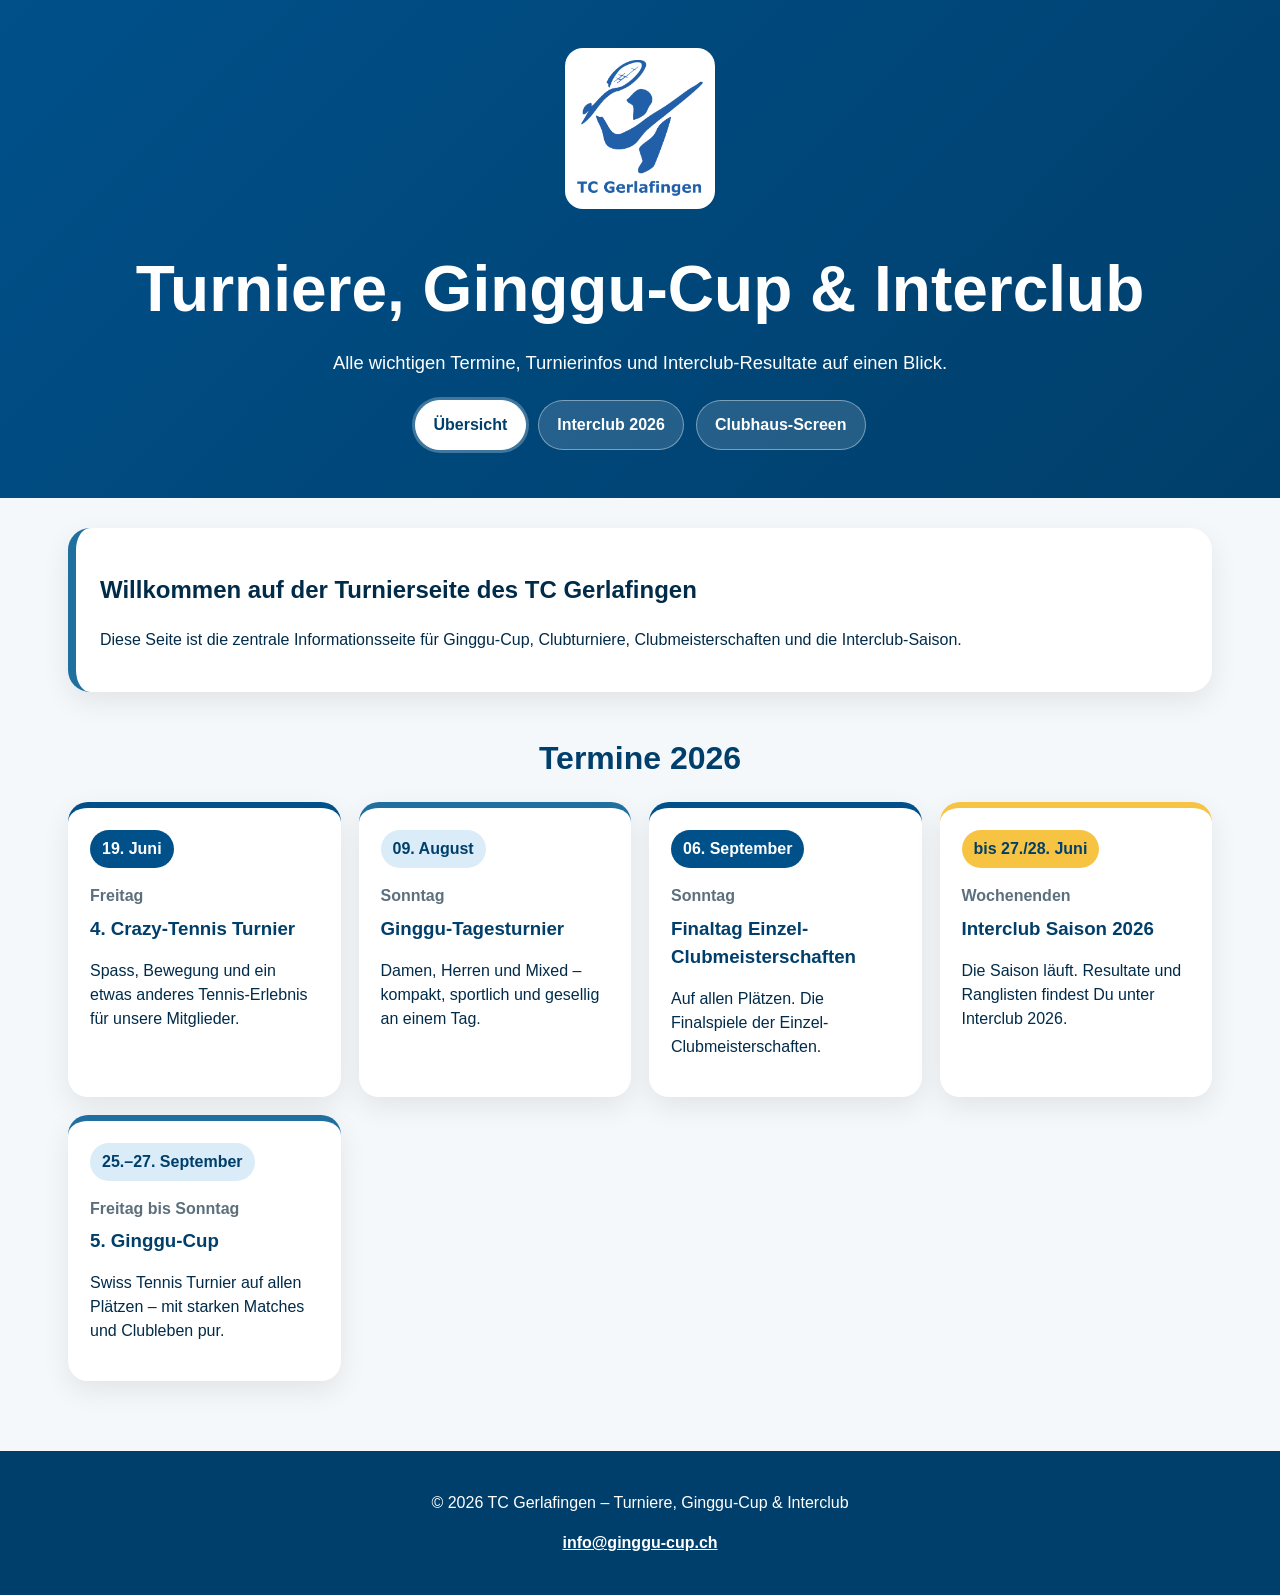
==== commit 9c929909: "Align colors with TCG styleguide" ====
--- a/index.html
+++ b/index.html
@@ -45,7 +45,7 @@
         <h3>Finaltag Einzel-Clubmeisterschaften</h3>
         <p>Auf allen Plätzen. Die Finalspiele der Einzel-Clubmeisterschaften.</p>
       </article>
-      <article class="event-card">
+      <article class="event-card interclub">
         <span class="date-badge">bis 27./28. Juni</span>
         <p class="weekday">Wochenenden</p>
         <h3>Interclub Saison 2026</h3>
--- a/style.css
+++ b/style.css
@@ -1,11 +1,27 @@
-:root{
-  --blue:#225faa;
-  --blue-dark:#143c70;
-  --yellow:#f6c343;
-  --bg:#f4f7fb;
-  --text:#1f2937;
-  --muted:#667085;
-  --line:#d9e2ef;
+﻿:root{
+  --tcg-color-primary:#00508a;
+  --tcg-color-primary-dark:#003f6b;
+  --tcg-color-primary-light:#e7f1f8;
+  --tcg-color-secondary:#1f6f9f;
+  --tcg-color-secondary-light:#d9ecf7;
+  --tcg-color-interclub:#f6c343;
+  --tcg-color-interclub-rgb:246,195,67;
+  --tcg-color-interclub-muted:#fff3cd;
+  --tcg-color-bg:#f4f8fb;
+  --tcg-color-surface:#fff;
+  --tcg-color-surface-muted:#eef5f9;
+  --tcg-color-text:#002b49;
+  --tcg-color-text-muted:#5c6f7d;
+  --tcg-color-border:#d4e1ea;
+  --tcg-color-navy:#071b2c;
+  --tcg-color-navy-surface:#0d2a42;
+  --blue:var(--tcg-color-primary);
+  --blue-dark:var(--tcg-color-primary-dark);
+  --yellow:var(--tcg-color-interclub);
+  --bg:var(--tcg-color-bg);
+  --text:var(--tcg-color-text);
+  --muted:var(--tcg-color-text-muted);
+  --line:var(--tcg-color-border);
   --white:#fff;
   --green:#dcfce7;
   --green-text:#166534;
@@ -13,6 +29,7 @@
   --red-text:#991b1b;
   --ice:#e0f2fe;
   --ice-text:#075985;
+  --screen-v2-footer-height:clamp(120px, 13vh, 148px);
 }
 
 *{box-sizing:border-box}
@@ -76,8 +93,8 @@
 
 .button.primary,
 .button.nav.active{
-  background:var(--yellow);
-  color:#1f2937;
+  background:var(--blue);
+  color:#fff;
 }
 
 .button.secondary,
@@ -114,10 +131,10 @@
 .subhero .hero-actions .button.nav.active,
 .hero a.button.nav.active,
 .subhero a.button.nav.active{
-  background:var(--yellow);
-  color:#1f2937 !important;
-  border-color:var(--yellow);
-  box-shadow:0 0 0 3px rgba(246,195,67,.25);
+  background:#fff;
+  color:var(--blue-dark) !important;
+  border-color:#fff;
+  box-shadow:0 0 0 3px rgba(231,241,248,.28);
 }
 
 .container{
@@ -131,7 +148,7 @@
   border-radius:22px;
   padding:24px;
   box-shadow:0 10px 28px rgba(0,0,0,.08);
-  border-left:8px solid var(--yellow);
+  border-left:8px solid var(--tcg-color-secondary);
   margin-bottom:28px;
 }
 
@@ -157,7 +174,9 @@
   border-top:6px solid var(--blue);
 }
 
-.event-card.featured{border-top-color:var(--yellow)}
+.event-card.featured{border-top-color:var(--tcg-color-secondary)}
+
+.event-card.interclub{border-top-color:var(--yellow)}
 
 .date-badge{
   display:inline-block;
@@ -169,8 +188,13 @@
 }
 
 .featured .date-badge{
+  background:var(--tcg-color-secondary-light);
+  color:var(--blue-dark);
+}
+
+.interclub .date-badge{
   background:var(--yellow);
-  color:#222;
+  color:var(--blue-dark);
 }
 
 .weekday{
@@ -189,7 +213,7 @@
   font-weight:700;
 }
 
-/* Übersichtskacheln: gleiche Höhe und ruhige Ausrichtung */
+/* Ãœbersichtskacheln: gleiche HÃ¶he und ruhige Ausrichtung */
 .team-card{
   min-height:340px;
   display:grid;
@@ -297,7 +321,7 @@
 
 /* Clubhaus-Screen */
 .screen-body{
-  background:#07182e;
+  background:var(--tcg-color-navy);
   color:#fff;
   overflow:hidden;
   width:100vw;
@@ -350,8 +374,8 @@
 .screen-badge{
   display:inline-block;
   width:max-content;
-  background:var(--yellow);
-  color:#18202f;
+  background:var(--tcg-color-primary-light);
+  color:var(--blue-dark);
   border-radius:999px;
   padding:.42vw .9vw;
   font-size:1.15vw;
@@ -428,7 +452,7 @@
 
 .screen-team-header{
   background:var(--yellow);
-  color:#07182e;
+  color:var(--tcg-color-navy);
   border-radius:999px;
   padding:1vw 2vw;
   box-shadow:0 10px 30px rgba(0,0,0,.18);
@@ -507,7 +531,7 @@
 .screen-match-list strong{font-size:1.02vw}
 
 .screen-match-list .home{
-  background:rgba(246,195,67,.12);
+  background:rgba(var(--tcg-color-interclub-rgb),.12);
   border-left:6px solid var(--yellow);
 }
 
@@ -526,7 +550,7 @@
   display:inline-block;
   width:max-content;
   background:var(--yellow);
-  color:#07182e;
+  color:var(--tcg-color-navy);
   border-radius:999px;
   padding:.23vw .62vw;
   font-size:.78vw;
@@ -547,11 +571,11 @@
 @keyframes homePulse{
   0%,100%{
     transform:scale(1);
-    box-shadow:0 0 0 0 rgba(246,195,67,.55);
+    box-shadow:0 0 0 0 rgba(var(--tcg-color-interclub-rgb),.55);
   }
   50%{
     transform:scale(1.04);
-    box-shadow:0 0 0 8px rgba(246,195,67,0);
+    box-shadow:0 0 0 8px rgba(var(--tcg-color-interclub-rgb),0);
   }
 }
 
@@ -614,7 +638,7 @@
 }
 
 .screen-ranking-list li.tcg-rank{
-  background:rgba(246,195,67,.16);
+  background:rgba(var(--tcg-color-interclub-rgb),.16);
   border-left:5px solid var(--yellow);
   font-weight:900;
 }
@@ -634,13 +658,13 @@
 
 /* Clubhaus-Screen: Termine 2026 im hellen Kachel-Design */
 .screen-light-slide{
-  background:#edf1f5;
+  background:var(--tcg-color-surface-muted);
   color:#112f57;
 }
 
 .screen-light-slide .screen-badge{
-  background:var(--yellow);
-  color:#102f59;
+  background:var(--tcg-color-primary-light);
+  color:var(--blue-dark);
 }
 
 .screen-light-slide + .screen-footer,
@@ -649,7 +673,7 @@
 }
 
 .screen-body:has(.screen-light-slide) .screen-datetime{
-  color:#123c70;
+  color:var(--blue-dark);
   text-shadow:none;
 }
 
@@ -683,7 +707,7 @@
 }
 
 .welcome-panel h1{
-  color:#123c70;
+  color:var(--blue-dark);
   font-size:5.2vw;
   margin:.4vh 0 1vh;
 }
@@ -722,7 +746,7 @@
   display:flex;
   align-items:center;
   gap:.9vw;
-  color:#123c70;
+  color:var(--blue-dark);
   font-size:1.05vw;
   font-weight:900;
 }
@@ -740,7 +764,7 @@
 }
 
 .dates-title h2{
-  color:#123c70;
+  color:var(--blue-dark);
   font-size:2.85vw;
   line-height:1;
   margin:0;
@@ -772,7 +796,11 @@
   overflow:hidden;
 }
 
-.date-card.yellow{
+.date-card.highlight{
+  border-top-color:var(--tcg-color-secondary);
+}
+
+.date-card.interclub{
   border-top-color:var(--yellow);
 }
 
@@ -788,9 +816,14 @@
   margin-bottom:1.9vh;
 }
 
-.date-card.yellow .date-pill{
+.date-card.highlight .date-pill{
+  background:var(--tcg-color-secondary-light);
+  color:var(--blue-dark);
+}
+
+.date-card.interclub .date-pill{
   background:var(--yellow);
-  color:#102f59;
+  color:var(--blue-dark);
 }
 
 .date-day{
@@ -802,7 +835,7 @@
 }
 
 .date-card h3{
-  color:#123c70;
+  color:var(--blue-dark);
   font-size:1.38vw;
   line-height:1.18;
   margin:0 0 1.8vh;
@@ -816,7 +849,7 @@
 }
 
 .date-card strong{
-  color:#123c70;
+  color:var(--blue-dark);
 }
 
 @media(max-aspect-ratio:16/9){
@@ -861,7 +894,7 @@
   width:max-content;
   border-radius:999px;
   background:var(--yellow);
-  color:#102f59;
+  color:var(--blue-dark);
   font-weight:900;
   line-height:1;
   white-space:nowrap;
@@ -902,7 +935,7 @@
 
 .screen-match-list li.missing-screen-result{
   background:rgba(255, 243, 205, .13);
-  border-left-color:#f6c343;
+  border-left-color:var(--yellow);
 }
 
 .screen-match-list li.missing-screen-result em{
@@ -918,7 +951,10 @@
 
 /* Clubhaus-Screen Variante 2: dauerhafte Event-Spalte */
 .screen-v2-body{
-  background:#07182e;
+  background:var(--tcg-color-navy);
+  width:100vw;
+  height:100vh;
+  overflow:hidden;
 }
 
 .screen-v2-shell{
@@ -926,50 +962,54 @@
   height:100vh;
   display:grid;
   grid-template-columns:minmax(0, 70vw) 30vw;
-  background:#07182e;
-  color:#fff;
+  grid-template-rows:minmax(0, 1fr) var(--screen-v2-footer-height);
+  background:var(--tcg-color-navy);
+  color:#fff;
+  overflow:hidden;
 }
 
 .screen-v2-main{
   position:relative;
   min-width:0;
-  height:100vh;
-  overflow:hidden;
-  background:#07182e;
+  min-height:0;
+  height:100%;
+  overflow:hidden;
+  background:var(--tcg-color-navy);
 }
 
 .screen-v2-main .screen-slide{
   width:70vw;
-  height:100vh;
-  padding:6.8vh 2.4vw 4.8vh;
+  height:100%;
+  min-height:0;
+  padding:4.8vh 2.4vw 3vh;
 }
 
 .screen-v2-main .screen-light-slide{
-  background:#0b213d;
+  background:var(--tcg-color-navy-surface);
   color:#fff;
 }
 
 .screen-v2-main .screen-badge{
-  background:#f6c343;
-  color:#07182e;
+  background:var(--tcg-color-primary-light);
+  color:var(--blue-dark);
 }
 
 .screen-v2-main .welcome-slide.screen-light-slide{
-  padding:6.5vh 3vw;
+  padding:4.8vh 3vw 3vh;
 }
 
 .screen-v2-main .welcome-panel{
   width:100%;
   min-height:58vh;
   border-radius:1.4vw;
-  background:#edf1f5;
-  border-top-color:#f6c343;
+  background:var(--tcg-color-surface-muted);
+  border-top-color:var(--tcg-color-secondary);
   box-shadow:0 18px 48px rgba(0,0,0,.28);
 }
 
 .screen-v2-main .welcome-panel h1{
   font-size:4.4vw;
-  color:#082f5f;
+  color:var(--blue-dark);
 }
 
 .screen-v2-main .welcome-panel p{
@@ -977,13 +1017,13 @@
 }
 
 .screen-v2-main .welcome-update{
-  background:#102f59;
+  background:var(--blue-dark);
   color:#fff;
 }
 
 .screen-v2-main .dates-slide.screen-light-slide{
-  padding:2.2vh 1.6vw 4.8vh;
-  background:#0b213d;
+  padding:1.6vh 1.6vw 2.6vh;
+  background:var(--tcg-color-navy-surface);
 }
 
 .screen-v2-main .dates-header{
@@ -1001,15 +1041,15 @@
 
 .screen-v2-main .dates-card-grid{
   grid-template-columns:repeat(3,1fr);
-  grid-auto-rows:minmax(22vh, auto);
+  grid-auto-rows:minmax(18vh, auto);
   gap:1vw;
 }
 
 .screen-v2-main .date-card{
   border-radius:1.1vw;
   padding:1.1vw 1.25vw;
-  background:#f5f8fc;
-  color:#06182d;
+  background:var(--tcg-color-bg);
+  color:var(--tcg-color-text);
   border-top-width:.48vw;
   box-shadow:0 12px 28px rgba(0,0,0,.22);
 }
@@ -1017,7 +1057,7 @@
 .screen-v2-main .date-card h3{
   font-size:1.23vw;
   margin-bottom:1.1vh;
-  color:#062d5a;
+  color:var(--blue-dark);
 }
 
 .screen-v2-main .date-card p{
@@ -1034,7 +1074,7 @@
 
 .screen-v2-main .team-slide{
   grid-template-rows:auto auto 1fr;
-  background:#07182e;
+  background:var(--tcg-color-navy);
 }
 
 .screen-v2-main .screen-team-name{
@@ -1042,13 +1082,13 @@
 }
 
 .screen-v2-main .screen-team-header{
-  background:#f6c343;
-  color:#06182d;
+  background:var(--yellow);
+  color:var(--tcg-color-text);
   box-shadow:0 14px 38px rgba(0,0,0,.38);
 }
 
 .screen-v2-main .screen-team-group{
-  color:#06182d;
+  color:var(--tcg-color-text);
 }
 
 .screen-v2-main .screen-card{
@@ -1063,8 +1103,8 @@
 }
 
 .screen-v2-main .screen-card.next-match{
-  height:17vh;
-  border-top:.48vw solid #f6c343;
+  height:13.8vh;
+  border-top:.48vw solid var(--yellow);
 }
 
 .screen-v2-main .screen-card.next-match p{
@@ -1074,7 +1114,7 @@
 
 .screen-v2-main .screen-grid.lower{
   grid-template-columns:1.08fr .92fr;
-  height:48vh;
+  height:40vh;
 }
 
 .screen-v2-main .screen-match-list li{
@@ -1092,8 +1132,8 @@
 }
 
 .screen-v2-main .screen-match-list .home{
-  background:rgba(246,195,67,.16);
-  border-left-color:#f6c343;
+  background:rgba(var(--tcg-color-interclub-rgb),.16);
+  border-left-color:var(--yellow);
 }
 
 .screen-v2-main .screen-match-list .away{
@@ -1107,7 +1147,7 @@
 }
 
 .screen-v2-main .screen-result{
-  color:#f6c343;
+  color:var(--yellow);
 }
 
 .screen-v2-main .screen-ranking-head{
@@ -1127,14 +1167,14 @@
 }
 
 .screen-v2-main .screen-ranking-list li.tcg-rank{
-  background:rgba(246,195,67,.18);
-  color:#fff;
-  border-left-color:#f6c343;
+  background:rgba(var(--tcg-color-interclub-rgb),.18);
+  color:#fff;
+  border-left-color:var(--yellow);
 }
 
 .screen-v2-main .screen-match-list li.missing-screen-result{
   background:rgba(255, 243, 205, .15);
-  border-left-color:#f6c343;
+  border-left-color:var(--yellow);
 }
 
 .screen-v2-main .screen-match-list li.missing-screen-result em,
@@ -1143,12 +1183,13 @@
 }
 
 .screen-v2-rail{
-  height:100vh;
-  padding:2.2vh 1.9vw;
-  display:grid;
-  grid-template-rows:auto auto 1fr auto auto;
-  gap:2vh;
-  background:#0b213d;
+  min-height:0;
+  height:100%;
+  padding:1.25vh 1.9vw 1vh;
+  display:grid;
+  grid-template-rows:auto minmax(0, 1fr) auto;
+  gap:.9vh;
+  background:var(--tcg-color-navy-surface);
   border-left:1px solid rgba(255,255,255,.16);
   box-shadow:-18px 0 44px rgba(0,0,0,.3);
   overflow:hidden;
@@ -1174,35 +1215,123 @@
 }
 
 .screen-v2-brand img{
-  width:4.9vw;
-  height:4.9vw;
+  width:4.25vw;
+  height:4.25vw;
   object-fit:contain;
 }
 
-.screen-v2-event{
-  align-self:stretch;
+.screen-v2-interclub{
+  min-height:0;
+  padding:.9vw;
+  border-radius:1vw;
+  background:rgba(255,255,255,.08);
+  color:#fff;
+  border:1px solid rgba(255,255,255,.16);
+  box-shadow:0 18px 40px rgba(0,0,0,.2);
+  overflow:hidden;
+}
+
+.screen-v2-block-head{
   display:flex;
-  flex-direction:column;
-  justify-content:flex-start;
-  min-height:0;
-  padding:1.35vw;
-  border-radius:1.2vw;
-  background:rgba(255,255,255,.09);
-  color:#fff;
-  border:1px solid rgba(255,255,255,.18);
-  box-shadow:0 18px 42px rgba(0,0,0,.22);
-}
-
-.screen-v2-event-image{
-  width:100%;
-  aspect-ratio:16/10;
-  object-fit:contain;
-  object-position:center;
-  border-radius:.9vw;
-  padding:.7vw;
-  margin:0 0 1.45vh;
-  background:#fff;
-  box-shadow:0 12px 30px rgba(0,0,0,.28);
+  align-items:center;
+  justify-content:space-between;
+  gap:.8vw;
+  margin:0 0 .85vh;
+}
+
+.screen-v2-block-head .screen-v2-kicker{
+  margin:0 !important;
+}
+
+.screen-v2-block-head span{
+  display:inline-flex;
+  min-width:1.55vw;
+  height:1.55vw;
+  align-items:center;
+  justify-content:center;
+  border-radius:999px;
+  background:var(--yellow);
+  color:var(--tcg-color-navy);
+  font-size:.8vw;
+  font-weight:950;
+}
+
+.screen-v2-interclub-list{
+  list-style:none;
+  margin:0;
+  padding:0;
+  display:grid;
+  gap:.56vh;
+  max-height:100%;
+  overflow:hidden;
+}
+
+.screen-v2-interclub-list li{
+  display:grid;
+  grid-template-columns:1fr auto;
+  gap:.65vw;
+  align-items:center;
+  padding:.45vw .58vw;
+  border-radius:.65vw;
+  border-left:5px solid rgba(255,255,255,.28);
+  background:rgba(255,255,255,.065);
+}
+
+.screen-v2-interclub-list li.home{
+  border-left-color:var(--yellow);
+  background:rgba(var(--tcg-color-interclub-rgb),.16);
+}
+
+.screen-v2-interclub-list li.empty{
+  grid-template-columns:1fr;
+}
+
+.screen-v2-interclub-list strong,
+.screen-v2-interclub-list span,
+.screen-v2-interclub-list em,
+.screen-v2-interclub-list p{
+  display:block;
+}
+
+.screen-v2-interclub-list strong{
+  color:#fff;
+  font-size:.76vw;
+  line-height:1.05;
+}
+
+.screen-v2-interclub-list span{
+  margin:.18vh 0;
+  color:#d8e8fb;
+  font-size:.7vw;
+  line-height:1.05;
+  font-weight:800;
+}
+
+.screen-v2-interclub-list em{
+  width:max-content;
+  margin:.18vh 0 .22vh;
+  padding:.15vw .42vw;
+  border-radius:999px;
+  background:rgba(var(--tcg-color-interclub-rgb),.18);
+  color:#ffe7a3;
+  font-size:.58vw;
+  line-height:1;
+  font-style:normal;
+  font-weight:950;
+}
+
+.screen-v2-interclub-list p{
+  margin:0 !important;
+  color:#fff;
+  font-size:.69vw !important;
+  line-height:1.13 !important;
+  font-weight:850;
+}
+
+.screen-v2-interclub-list .home-badge{
+  align-self:start;
+  font-size:.62vw;
+  padding:.2vw .45vw;
 }
 
 .screen-v2-kicker{
@@ -1211,8 +1340,8 @@
   margin:0 0 1vh !important;
   padding:.42vw .72vw;
   border-radius:.55vw .55vw .18vw .18vw;
-  background:#fff8df;
-  color:#123c70 !important;
+  background:var(--tcg-color-primary-light);
+  color:var(--blue-dark) !important;
   font-size:1vw !important;
   line-height:1 !important;
   font-weight:950;
@@ -1221,68 +1350,9 @@
   box-shadow:0 8px 18px rgba(0,0,0,.2);
 }
 
-.screen-v2-event h2{
-  margin:0 0 1vh !important;
-  color:#fff;
-  font-size:2vw;
-  line-height:1;
-  white-space:nowrap;
-}
-
-.screen-v2-date{
-  margin:0 0 1.45vh !important;
-  color:#e7f2ff !important;
-  font-size:1.32vw !important;
-  line-height:1.18 !important;
-  font-weight:900;
-}
-
-.screen-v2-teaser{
-  margin:0 0 1.8vh !important;
-  color:#fff !important;
-  font-size:1.25vw !important;
-  line-height:1.28 !important;
-  font-weight:750;
-}
-
-.screen-v2-register{
-  margin-top:auto;
-  padding:.72vw .95vw;
-  border-radius:.75vw;
-  background:#f6c343;
-  color:#102f59;
-  font-size:1.08vw;
-  line-height:1;
-  font-weight:950;
-  text-align:center;
-  white-space:nowrap;
-  animation:homePulse 1.8s infinite;
-}
-
-.screen-v2-mini{
-  padding:1.15vw;
-  border-radius:1vw;
-  background:rgba(246,195,67,.12);
-  border:1px solid rgba(246,195,67,.42);
-}
-
-.screen-v2-mini .screen-v2-kicker{
-  margin-bottom:1vh !important;
-}
-
-.screen-v2-mini h3{
-  margin:0 0 .8vh;
-  color:#fff;
-  font-size:1.38vw;
-  line-height:1.12;
-}
-
-.screen-v2-mini p{
-  margin:0 !important;
-  color:#e7f2ff;
-  font-size:1.05vw !important;
-  line-height:1.15 !important;
-  font-weight:850;
+.screen-v2-interclub .screen-v2-kicker{
+  background:var(--yellow);
+  color:var(--tcg-color-navy) !important;
 }
 
 .screen-v2-progress{
@@ -1294,3 +1364,71 @@
   line-height:1;
   font-weight:900;
 }
+
+.screen-v2-events-footer{
+  grid-column:1 / -1;
+  min-height:0;
+  height:100%;
+  display:grid;
+  grid-template-columns:auto 1fr;
+  align-items:center;
+  gap:1.2vw;
+  padding:.55vh 2vw;
+  background:var(--tcg-color-navy);
+  border-top:1px solid rgba(255,255,255,.16);
+  box-shadow:0 -16px 36px rgba(0,0,0,.24);
+  overflow:hidden;
+}
+
+.screen-v2-events-footer .screen-v2-kicker{
+  margin:0 !important;
+  white-space:nowrap;
+}
+
+.screen-v2-events-footer-grid{
+  display:grid;
+  grid-template-columns:1fr 1fr;
+  gap:1vw;
+  align-items:center;
+  height:100%;
+  min-height:0;
+}
+
+.screen-v2-events-footer-grid article{
+  display:grid;
+  align-content:center;
+  justify-content:center;
+  gap:.12vh;
+  height:clamp(34px, 4.8vh, 46px);
+  padding:.25vw .9vw;
+  border-radius:.85vw;
+  background:rgba(255,255,255,.08);
+  border-left:5px solid var(--tcg-color-secondary);
+  min-height:0;
+  transform:translateY(-.65vh);
+}
+
+.screen-v2-events-footer-grid strong,
+.screen-v2-events-footer-grid span{
+  display:block;
+  white-space:nowrap;
+  overflow:hidden;
+  text-overflow:ellipsis;
+}
+
+.screen-v2-events-footer-grid strong{
+  color:#fff;
+  font-size:.84vw;
+  line-height:1.02;
+  text-align:center;
+}
+
+.screen-v2-events-footer-grid span{
+  color:#d8e8fb;
+  font-size:.66vw;
+  line-height:1.02;
+  font-weight:850;
+  text-align:center;
+}
+
+
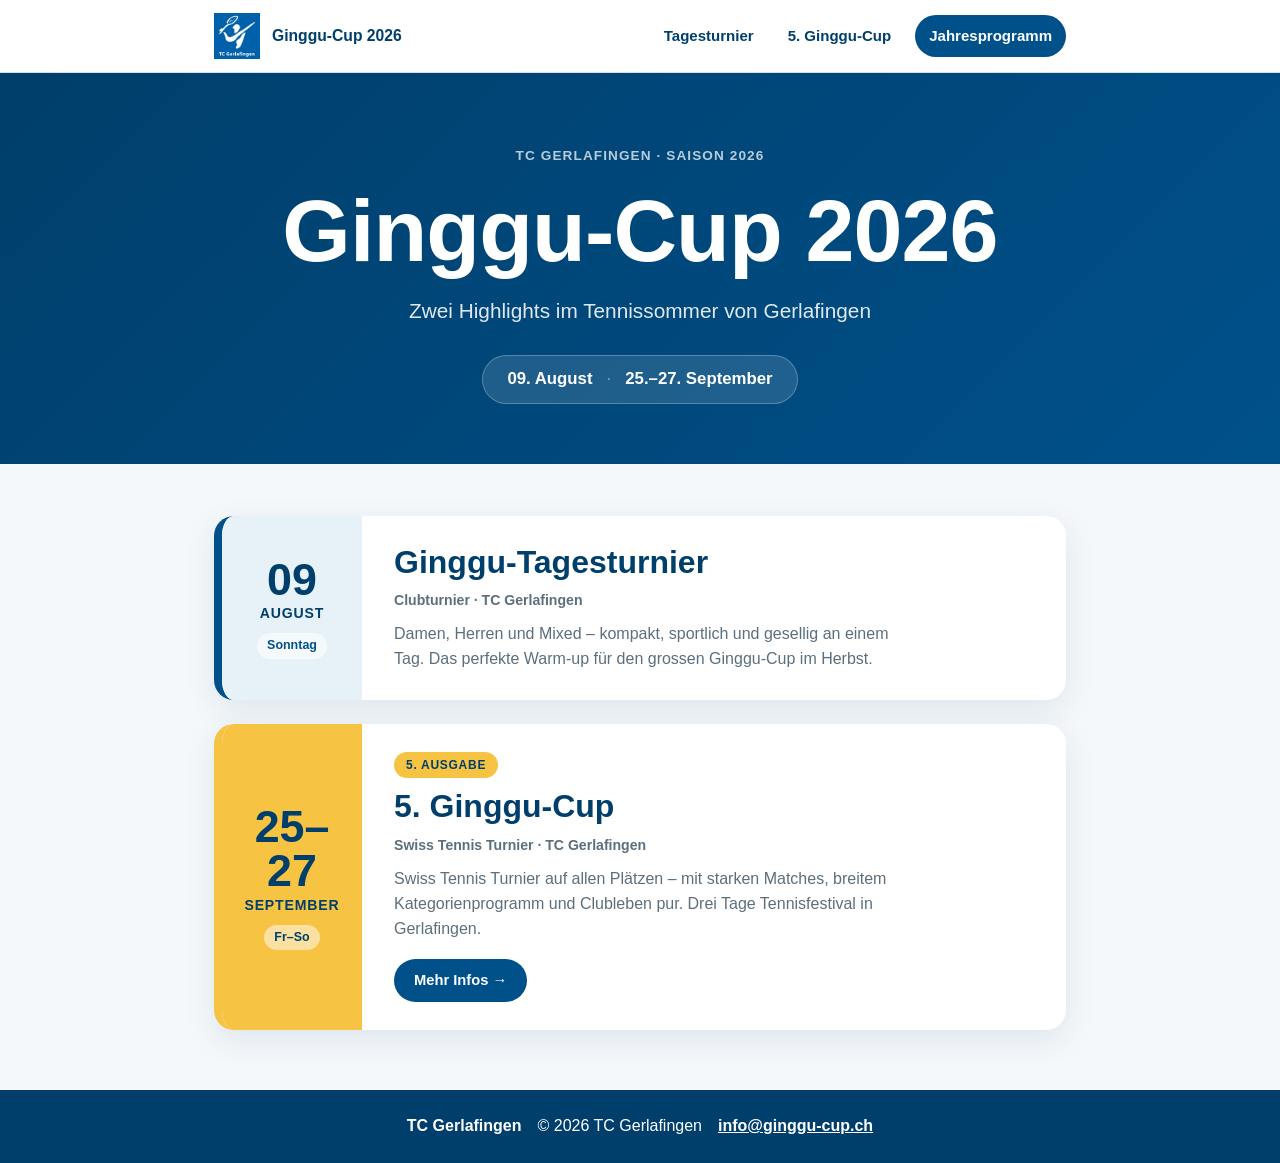
==== commit 0a3d334c: "v3.0: Komplette Neugestaltung als Ginggu-Cup Teaser 2026 Archiv-Tag gesetzt: archive/legacy-2026-06-" ====
--- a/index.html
+++ b/index.html
@@ -3,67 +3,91 @@
 <head>
 <meta charset="UTF-8">
 <meta name="viewport" content="width=device-width, initial-scale=1.0">
-<title>TC Gerlafingen – Turniere & Interclub</title>
+<title>Ginggu-Cup 2026 – TC Gerlafingen</title>
+<link rel="icon" type="image/x-icon" href="assets/favicon.ico">
+<link rel="icon" type="image/png" sizes="32x32" href="assets/favicon-32x32.png">
+<link rel="icon" type="image/png" sizes="16x16" href="assets/favicon-16x16.png">
+<link rel="apple-touch-icon" href="assets/apple-touch-icon.png">
+<link rel="stylesheet" href="tcg-global.css">
 <link rel="stylesheet" href="style.css">
 </head>
 <body>
-<header class="hero">
-  <img src="logo.png" alt="TC Gerlafingen Logo">
-  <h1>Turniere, Ginggu-Cup & Interclub</h1>
-  <p>Alle wichtigen Termine, Turnierinfos und Interclub-Resultate auf einen Blick.</p>
-  <nav class="hero-actions" aria-label="Hauptnavigation">
-    <a class="button nav active" href="index.html">Übersicht</a>
-    <a class="button nav" href="interclub.html">Interclub 2026</a>
-    <a class="button nav" href="screen.html">Clubhaus-Screen</a>
-  </nav>
-</header>
+<div class="site-shell">
 
-<main class="container">
-  <section class="intro-card">
-    <h2>Willkommen auf der Turnierseite des TC Gerlafingen</h2>
-    <p>Diese Seite ist die zentrale Informationsseite für Ginggu-Cup, Clubturniere, Clubmeisterschaften und die Interclub-Saison.</p>
+  <header class="site-header">
+    <div class="header-inner">
+      <a class="brand" href="https://www.tc-gerlafingen.ch/" aria-label="TC Gerlafingen Webseite">
+        <img class="brand-logo" src="assets/tcg-logo-white-on-blue.png" alt="TC Gerlafingen">
+        <span class="brand-title">Ginggu-Cup 2026</span>
+      </a>
+      <button class="nav-toggle" type="button" aria-expanded="false" aria-controls="site-nav">
+        <span></span>
+        <span></span>
+        <span></span>
+        <span class="sr-only">Navigation öffnen</span>
+      </button>
+      <nav class="site-nav" id="site-nav" aria-label="Hauptnavigation">
+        <a href="#tagesturnier">Tagesturnier</a>
+        <a href="#ginggu-cup">5. Ginggu-Cup</a>
+        <a class="nav-cta" href="https://www.tc-gerlafingen.ch/anlaesse-turniere/jahresprogramm">Jahresprogramm</a>
+      </nav>
+    </div>
+  </header>
+
+  <section class="gc-hero">
+    <div class="container gc-hero-inner">
+      <p class="gc-hero-kicker">TC Gerlafingen · Saison 2026</p>
+      <h1>Ginggu-Cup 2026</h1>
+      <p class="gc-hero-sub">Zwei Highlights im Tennissommer von Gerlafingen</p>
+      <div class="gc-hero-dates">
+        <span>09. August</span>
+        <span class="gc-hero-sep">·</span>
+        <span>25.–27. September</span>
+      </div>
+    </div>
   </section>
 
-  <section id="termine">
-    <h2 class="section-title">Termine 2026</h2>
-    <div class="event-grid">
-      <article class="event-card">
-        <span class="date-badge">19. Juni</span>
-        <p class="weekday">Freitag</p>
-        <h3>4. Crazy-Tennis Turnier</h3>
-        <p>Spass, Bewegung und ein etwas anderes Tennis-Erlebnis für unsere Mitglieder.</p>
-      </article>
-      <article class="event-card featured">
-        <span class="date-badge">09. August</span>
-        <p class="weekday">Sonntag</p>
-        <h3>Ginggu-Tagesturnier</h3>
-        <p>Damen, Herren und Mixed – kompakt, sportlich und gesellig an einem Tag.</p>
-      </article>
-      <article class="event-card">
-        <span class="date-badge">06. September</span>
-        <p class="weekday">Sonntag</p>
-        <h3>Finaltag Einzel-Clubmeisterschaften</h3>
-        <p>Auf allen Plätzen. Die Finalspiele der Einzel-Clubmeisterschaften.</p>
-      </article>
-      <article class="event-card interclub">
-        <span class="date-badge">bis 27./28. Juni</span>
-        <p class="weekday">Wochenenden</p>
-        <h3>Interclub Saison 2026</h3>
-        <p>Die Saison läuft. Resultate und Ranglisten findest Du unter Interclub 2026.</p>
-      </article>
-      <article class="event-card featured">
-        <span class="date-badge">25.–27. September</span>
-        <p class="weekday">Freitag bis Sonntag</p>
-        <h3>5. Ginggu-Cup</h3>
-        <p>Swiss Tennis Turnier auf allen Plätzen – mit starken Matches und Clubleben pur.</p>
-      </article>
+  <main class="container gc-events" id="events">
+
+    <article id="tagesturnier" class="gc-card">
+      <div class="gc-card-date">
+        <span class="gc-day">09</span>
+        <span class="gc-month">August</span>
+        <span class="gc-weekday">Sonntag</span>
+      </div>
+      <div class="gc-card-body">
+        <h2>Ginggu-Tagesturnier</h2>
+        <p class="gc-card-meta">Clubturnier · TC Gerlafingen</p>
+        <p>Damen, Herren und Mixed – kompakt, sportlich und gesellig an einem Tag. Das perfekte Warm-up für den grossen Ginggu-Cup im Herbst.</p>
+      </div>
+    </article>
+
+    <article id="ginggu-cup" class="gc-card gc-card--featured">
+      <div class="gc-card-date">
+        <span class="gc-day">25–27</span>
+        <span class="gc-month">September</span>
+        <span class="gc-weekday">Fr–So</span>
+      </div>
+      <div class="gc-card-body">
+        <span class="gc-edition-badge">5. Ausgabe</span>
+        <h2>5. Ginggu-Cup</h2>
+        <p class="gc-card-meta">Swiss Tennis Turnier · TC Gerlafingen</p>
+        <p>Swiss Tennis Turnier auf allen Plätzen – mit starken Matches, breitem Kategorienprogramm und Clubleben pur. Drei Tage Tennisfestival in Gerlafingen.</p>
+        <a class="gc-cta" href="https://www.tc-gerlafingen.ch/anlaesse-turniere/jahresprogramm">Mehr Infos →</a>
+      </div>
+    </article>
+
+  </main>
+
+  <footer class="site-footer">
+    <div class="container footer-inner">
+      <strong>TC Gerlafingen</strong>
+      <span>&copy; 2026 TC Gerlafingen</span>
+      <a href="mailto:info@ginggu-cup.ch">info@ginggu-cup.ch</a>
     </div>
-  </section>
-</main>
+  </footer>
 
-<footer>
-  <p>&copy; 2026 TC Gerlafingen – Turniere, Ginggu-Cup & Interclub</p>
-  <p><a href="mailto:info@ginggu-cup.ch">info@ginggu-cup.ch</a></p>
-</footer>
+</div>
+<script src="gc.js"></script>
 </body>
 </html>
--- a/tcg-global.css
+++ b/tcg-global.css
@@ -0,0 +1,35 @@
+:root{
+  color-scheme:light;
+
+  --tcg-color-primary:#00508a;
+  --tcg-color-primary-dark:#003f6b;
+  --tcg-color-primary-light:#e7f1f8;
+  --tcg-color-on-primary:#ffffff;
+
+  --tcg-color-secondary:#1f6f9f;
+  --tcg-color-secondary-light:#d9ecf7;
+  --tcg-color-accent:#d6a72c;
+  --tcg-color-accent-muted:#fff7dc;
+  --tcg-color-interclub:#f6c343;
+  --tcg-color-interclub-rgb:246,195,67;
+  --tcg-color-interclub-muted:#fff3cd;
+
+  --tcg-color-bg:#f4f8fb;
+  --tcg-color-surface:#ffffff;
+  --tcg-color-surface-muted:#eef5f9;
+
+  --tcg-color-text:#002b49;
+  --tcg-color-text-muted:#5c6f7d;
+
+  --tcg-color-border:#d4e1ea;
+  --tcg-color-shadow:rgba(0,43,73,.10);
+
+  --tcg-screen-bg:#00508a;
+  --tcg-screen-surface:#003f6b;
+  --tcg-screen-surface-muted:#1f6f9f;
+  --tcg-screen-border:#d4e1ea;
+  --tcg-screen-border-soft:rgba(212,225,234,.32);
+  --tcg-screen-text:#f4f8fb;
+  --tcg-screen-text-muted:#b8c8d4;
+  --tcg-screen-shadow:rgba(0,0,0,.35);
+}
--- a/style.css
+++ b/style.css
@@ -1,1434 +1,380 @@
-﻿:root{
-  --tcg-color-primary:#00508a;
-  --tcg-color-primary-dark:#003f6b;
-  --tcg-color-primary-light:#e7f1f8;
-  --tcg-color-secondary:#1f6f9f;
-  --tcg-color-secondary-light:#d9ecf7;
-  --tcg-color-interclub:#f6c343;
-  --tcg-color-interclub-rgb:246,195,67;
-  --tcg-color-interclub-muted:#fff3cd;
-  --tcg-color-bg:#f4f8fb;
-  --tcg-color-surface:#fff;
-  --tcg-color-surface-muted:#eef5f9;
-  --tcg-color-text:#002b49;
-  --tcg-color-text-muted:#5c6f7d;
-  --tcg-color-border:#d4e1ea;
-  --tcg-color-navy:#071b2c;
-  --tcg-color-navy-surface:#0d2a42;
-  --blue:var(--tcg-color-primary);
-  --blue-dark:var(--tcg-color-primary-dark);
-  --yellow:var(--tcg-color-interclub);
-  --bg:var(--tcg-color-bg);
-  --text:var(--tcg-color-text);
-  --muted:var(--tcg-color-text-muted);
-  --line:var(--tcg-color-border);
-  --white:#fff;
-  --green:#dcfce7;
-  --green-text:#166534;
-  --red:#fee2e2;
-  --red-text:#991b1b;
-  --ice:#e0f2fe;
-  --ice-text:#075985;
-  --screen-v2-footer-height:clamp(120px, 13vh, 148px);
-}
+/* ===== Reset & Base ===== */
 
 *{box-sizing:border-box}
 
-html{scroll-behavior:smooth}
+html{
+  scroll-behavior:smooth;
+  scroll-padding-top:86px;
+}
 
 body{
   margin:0;
   font-family:Arial,Helvetica,sans-serif;
-  background:var(--bg);
-  color:var(--text);
-  line-height:1.5;
-}
-
-a{
-  color:var(--blue);
+  background:var(--tcg-color-bg);
+  color:var(--tcg-color-text);
+  line-height:1.55;
+}
+
+h1,h2,h3{
+  color:var(--tcg-color-primary-dark);
+  line-height:1.15;
+  margin:0;
+}
+
+p{margin:12px 0 0}
+
+a{color:var(--tcg-color-primary);text-decoration:none;font-weight:700}
+
+.container{
+  max-width:900px;
+  margin:0 auto;
+  padding:0 24px;
+}
+
+/* ===== Site-Header ===== */
+
+.site-shell{min-height:100vh}
+
+.site-header{
+  background:rgba(255,255,255,.96);
+  border-bottom:1px solid var(--tcg-color-border);
+  position:sticky;
+  top:0;
+  z-index:20;
+}
+
+.header-inner{
+  align-items:center;
+  display:flex;
+  gap:22px;
+  justify-content:space-between;
+  margin:0 auto;
+  max-width:900px;
+  min-height:72px;
+  padding:10px 24px;
+}
+
+.brand{
+  align-items:center;
+  display:inline-flex;
+  gap:12px;
+  min-width:200px;
   text-decoration:none;
+}
+
+.brand-logo{
+  display:block;
+  flex:0 0 auto;
+  height:46px;
+  width:46px;
+}
+
+.brand-title{
+  color:var(--tcg-color-primary-dark);
+  font-size:.98rem;
+  font-weight:800;
+  line-height:1.15;
+  white-space:nowrap;
+}
+
+.site-nav{
+  align-items:center;
+  display:flex;
+  gap:6px;
+}
+
+.site-nav a{
+  border-radius:999px;
+  color:var(--tcg-color-primary-dark);
+  font-size:.94rem;
   font-weight:700;
-}
-
-.hero,.subhero{
-  background:linear-gradient(135deg,var(--blue),var(--blue-dark));
+  padding:9px 14px;
+  text-decoration:none;
+  white-space:nowrap;
+}
+
+.site-nav a:hover,
+.site-nav a.active{background:var(--tcg-color-primary-light)}
+
+.site-nav .nav-cta{
+  background:var(--tcg-color-primary);
+  color:#fff !important;
+  margin-left:4px;
+}
+
+.site-nav .nav-cta:hover{background:var(--tcg-color-primary-dark)}
+
+.nav-toggle{
+  align-items:center;
+  background:#fff;
+  border:1px solid var(--tcg-color-border);
+  border-radius:8px;
+  display:none;
+  height:42px;
+  justify-content:center;
+  padding:0;
+  width:42px;
+}
+
+.nav-toggle span:not(.sr-only){
+  background:var(--tcg-color-primary-dark);
+  border-radius:999px;
+  display:block;
+  height:2px;
+  position:absolute;
+  width:18px;
+}
+
+.nav-toggle span:nth-child(1){transform:translateY(-6px)}
+.nav-toggle span:nth-child(3){transform:translateY(6px)}
+
+.sr-only{height:1px;overflow:hidden;position:absolute;width:1px}
+
+/* ===== Hero ===== */
+
+.gc-hero{
+  background:linear-gradient(135deg,var(--tcg-color-primary-dark),var(--tcg-color-primary));
   color:#fff;
+  padding:72px 0 60px;
   text-align:center;
-  padding:48px 20px;
-}
-
-.hero img{
-  max-width:150px;
+}
+
+.gc-hero-inner{
+  display:flex;
+  flex-direction:column;
+  align-items:center;
+  gap:10px;
+}
+
+.gc-hero-kicker{
+  font-size:.85rem;
+  font-weight:800;
+  letter-spacing:.08em;
+  text-transform:uppercase;
+  color:rgba(255,255,255,.72);
+  margin:0;
+}
+
+.gc-hero h1{
+  font-size:clamp(2.6rem,7vw,5.5rem);
+  color:#fff;
+  letter-spacing:-.01em;
+  margin:4px 0 0;
+}
+
+.gc-hero-sub{
+  font-size:clamp(1rem,2.2vw,1.3rem);
+  color:rgba(255,255,255,.88);
+  max-width:520px;
+  margin:4px 0 0;
+}
+
+.gc-hero-dates{
+  display:flex;
+  align-items:center;
+  gap:14px;
+  margin-top:18px;
+  background:rgba(255,255,255,.12);
+  border-radius:999px;
+  padding:10px 24px;
+  font-size:1.05rem;
+  font-weight:800;
+  color:#fff;
+  border:1px solid rgba(255,255,255,.25);
+}
+
+.gc-hero-sep{
+  color:rgba(255,255,255,.45);
+  font-weight:400;
+}
+
+/* ===== Event Cards ===== */
+
+.gc-events{
+  display:grid;
+  gap:24px;
+  padding:52px 24px 60px;
+}
+
+.gc-card{
   background:#fff;
-  border-radius:18px;
-  padding:12px;
-  margin-bottom:18px;
-}
-
-.hero h1,.subhero h1{
-  font-size:clamp(2.1rem,5vw,4rem);
-  margin:.1em 0;
-}
-
-.hero p,.subhero p{
-  max-width:820px;
-  margin:12px auto;
-  font-size:1.15rem;
-}
-
-.hero-actions{
-  display:flex;
-  gap:12px;
+  border-radius:20px;
+  box-shadow:0 10px 32px rgba(0,43,73,.09);
+  border-left:8px solid var(--tcg-color-primary);
+  display:grid;
+  grid-template-columns:140px 1fr;
+  gap:0;
+  overflow:hidden;
+}
+
+.gc-card--featured{
+  border-left-color:var(--tcg-color-interclub);
+}
+
+.gc-card-date{
+  background:var(--tcg-color-primary-light);
+  display:flex;
+  flex-direction:column;
+  align-items:center;
   justify-content:center;
-  flex-wrap:wrap;
-  margin-top:24px;
-}
-
-.button{
+  padding:28px 20px;
+  gap:2px;
+  text-align:center;
+}
+
+.gc-card--featured .gc-card-date{
+  background:var(--tcg-color-interclub);
+}
+
+.gc-day{
+  font-size:2.8rem;
+  font-weight:900;
+  color:var(--tcg-color-primary-dark);
+  line-height:1;
+}
+
+.gc-card--featured .gc-day{
+  color:var(--tcg-color-primary-dark);
+}
+
+.gc-month{
+  font-size:.88rem;
+  font-weight:800;
+  color:var(--tcg-color-primary-dark);
+  text-transform:uppercase;
+  letter-spacing:.06em;
+}
+
+.gc-weekday{
+  font-size:.78rem;
+  font-weight:700;
+  color:var(--tcg-color-primary);
+  background:rgba(255,255,255,.6);
+  border-radius:999px;
+  padding:3px 10px;
+  margin-top:6px;
+  white-space:nowrap;
+}
+
+.gc-card--featured .gc-weekday{
+  color:var(--tcg-color-primary-dark);
+  background:rgba(255,255,255,.5);
+}
+
+.gc-card-body{
+  padding:28px 32px;
+}
+
+.gc-edition-badge{
   display:inline-block;
-  border-radius:999px;
-  padding:12px 18px;
-  text-align:center;
-}
-
-.button.primary,
-.button.nav.active{
-  background:var(--blue);
-  color:#fff;
-}
-
-.button.secondary,
-.button.nav{
-  background:rgba(255,255,255,.14);
-  color:#fff;
-  border:1px solid rgba(255,255,255,.4);
-}
-
-/* Navigation im blauen Kopfbereich bleibt stabil */
-.hero .hero-actions .button.nav,
-.subhero .hero-actions .button.nav,
-.hero a.button.nav,
-.subhero a.button.nav{
+  background:var(--tcg-color-interclub);
+  color:var(--tcg-color-primary-dark);
+  font-size:.75rem;
+  font-weight:900;
+  letter-spacing:.06em;
+  text-transform:uppercase;
+  border-radius:999px;
+  padding:4px 12px;
+  margin-bottom:10px;
+}
+
+.gc-card-body h2{
+  font-size:clamp(1.4rem,3vw,2rem);
+  color:var(--tcg-color-primary-dark);
+  margin:0;
+}
+
+.gc-card-meta{
+  font-size:.88rem;
+  font-weight:700;
+  color:var(--tcg-color-text-muted);
+  margin:6px 0 0;
+}
+
+.gc-card-body p{
+  color:var(--tcg-color-text-muted);
+  margin:10px 0 0;
+  max-width:520px;
+  line-height:1.55;
+}
+
+.gc-cta{
   display:inline-block;
-  border-radius:999px;
-  padding:12px 18px;
-  background:rgba(255,255,255,.14);
+  margin-top:18px;
+  background:var(--tcg-color-primary);
   color:#fff !important;
-  border:1px solid rgba(255,255,255,.4);
+  border-radius:999px;
+  padding:10px 20px;
+  font-size:.92rem;
   font-weight:700;
   text-decoration:none;
 }
 
-.hero .hero-actions .button.nav:hover,
-.subhero .hero-actions .button.nav:hover,
-.hero a.button.nav:hover,
-.subhero a.button.nav:hover{
-  background:rgba(255,255,255,.24);
-  color:#fff !important;
-}
-
-.hero .hero-actions .button.nav.active,
-.subhero .hero-actions .button.nav.active,
-.hero a.button.nav.active,
-.subhero a.button.nav.active{
-  background:#fff;
-  color:var(--blue-dark) !important;
-  border-color:#fff;
-  box-shadow:0 0 0 3px rgba(231,241,248,.28);
-}
-
-.container{
-  max-width:1180px;
-  margin:0 auto;
-  padding:30px 18px;
-}
-
-.intro-card,.cta-card{
-  background:var(--white);
-  border-radius:22px;
-  padding:24px;
-  box-shadow:0 10px 28px rgba(0,0,0,.08);
-  border-left:8px solid var(--tcg-color-secondary);
-  margin-bottom:28px;
-}
-
-.section-title{
+.gc-cta:hover{background:var(--tcg-color-primary-dark)}
+
+/* ===== Footer ===== */
+
+.site-footer{
+  background:var(--tcg-color-primary-dark);
+  color:#fff;
+  padding:24px 18px;
   text-align:center;
-  color:var(--blue-dark);
-  font-size:2rem;
-  margin:42px 0 20px;
-}
-
-.event-grid,.team-grid{
-  display:grid;
-  grid-template-columns:repeat(auto-fit,minmax(260px,1fr));
-  gap:18px;
-  align-items:stretch;
-}
-
-.event-card,.team-card,.detail-card{
-  background:#fff;
-  border-radius:20px;
-  padding:22px;
-  box-shadow:0 10px 28px rgba(0,0,0,.08);
-  border-top:6px solid var(--blue);
-}
-
-.event-card.featured{border-top-color:var(--tcg-color-secondary)}
-
-.event-card.interclub{border-top-color:var(--yellow)}
-
-.date-badge{
-  display:inline-block;
-  background:var(--blue);
-  color:#fff;
-  border-radius:999px;
-  padding:7px 12px;
-  font-weight:700;
-}
-
-.featured .date-badge{
-  background:var(--tcg-color-secondary-light);
-  color:var(--blue-dark);
-}
-
-.interclub .date-badge{
-  background:var(--yellow);
-  color:var(--blue-dark);
-}
-
-.weekday{
-  font-weight:700;
-  color:var(--muted);
-  margin-bottom:0;
-}
-
-.event-card h3,.team-card h3,.detail-card h2{
-  color:var(--blue-dark);
-  margin:.35em 0;
-}
-
-.team-meta{
-  color:var(--muted);
-  font-weight:700;
-}
-
-/* Ãœbersichtskacheln: gleiche HÃ¶he und ruhige Ausrichtung */
-.team-card{
-  min-height:340px;
-  display:grid;
-  grid-template-rows:auto 1fr auto auto;
-  gap:14px;
-}
-
-.team-card-head h3{
-  font-size:1.35rem;
-  margin-bottom:22px;
-}
-
-.team-card-head .team-meta{
-  margin:0;
-}
-
-.team-card-next{
-  align-self:start;
-}
-
-.team-card-next p,
-.team-card-rank p{
-  margin:0;
-}
-
-.team-card-rank{
-  align-self:end;
-}
-
-.team-card-button{
-  justify-self:start;
-  align-self:end;
-  min-width:180px;
-}
-
-/* Interclub Detailseite: Rangliste immer unter Spielplan */
-.tables{
-  display:grid !important;
-  grid-template-columns:1fr !important;
-  gap:26px !important;
-  width:100%;
-}
-
-.table-wrap{overflow-x:auto}
-
-table{
-  width:100%;
-  border-collapse:collapse;
-  background:#fff;
-  min-width:520px;
-}
-
-th{
-  background:var(--blue);
-  color:#fff;
-  text-align:left;
-  padding:11px;
-  font-size:.9rem;
-}
-
-td{
-  border-bottom:1px solid var(--line);
-  padding:10px;
-}
-
-tr.home-match td{background:#f8fbff}
-
-.detail-card{
-  margin:28px 0;
-  overflow:hidden;
-}
-
-.detail-header{
-  display:flex;
-  justify-content:space-between;
-  gap:18px;
-  align-items:flex-start;
+}
+
+.footer-inner{
+  align-items:center;
+  display:flex;
   flex-wrap:wrap;
-}
-
-.detail-bottom-actions{
-  display:flex;
+  gap:16px;
   justify-content:center;
-  padding-top:24px;
-  margin-top:18px;
-  border-top:1px solid var(--line);
-}
-
-.top-button{
-  min-width:150px;
-}
-
-footer{
-  background:var(--blue-dark);
-  color:#fff;
-  text-align:center;
-  padding:24px 18px;
-  margin-top:40px;
-}
-
-footer a{
-  color:#fff;
-  text-decoration:underline;
-}
-
-/* Clubhaus-Screen */
-.screen-body{
-  background:var(--tcg-color-navy);
-  color:#fff;
-  overflow:hidden;
-  width:100vw;
-  height:100vh;
-}
-
-.screen-body *{box-sizing:border-box}
-
-.screen-slide{
-  width:100vw;
-  height:100vh;
-  overflow:hidden;
-  padding:10vh 4.2vw 4.5vh 4.2vw;
-  display:grid;
-  grid-template-rows:auto 1fr;
-  gap:1.8vh;
-}
-
-.screen-slide h1,
-.screen-slide h2,
-.screen-slide h3,
-.screen-slide p{
-  margin-top:0;
-}
-
-.screen-slide h1{
-  font-size:4.6vw;
-  line-height:1.02;
-  margin-bottom:1.2vh;
-}
-
-.screen-slide h2{
-  font-size:3.35vw;
-  line-height:1.05;
-  margin-bottom:1.3vh;
-}
-
-.screen-slide h3{
-  font-size:1.65vw;
-  line-height:1.15;
-  margin-bottom:.8vh;
-}
-
-.screen-slide p,
-.screen-slide li{
-  font-size:1.45vw;
-  line-height:1.25;
-}
-
-.screen-badge{
-  display:inline-block;
-  width:max-content;
-  background:var(--tcg-color-primary-light);
-  color:var(--blue-dark);
-  border-radius:999px;
-  padding:.42vw .9vw;
-  font-size:1.15vw;
-  line-height:1;
-  font-weight:800;
-  margin-bottom:1.2vh;
-}
-
-.screen-card{
-  background:rgba(255,255,255,.1);
-  border:1px solid rgba(255,255,255,.18);
-  border-radius:1.55vw;
-  padding:1.25vw;
-  min-height:0;
-  overflow:hidden;
-}
-
-.screen-card.compact{max-width:40vw}
-
-.screen-grid{
-  display:grid;
-  grid-template-columns:repeat(2,1fr);
-  gap:1.1vw;
-  min-height:0;
-}
-
-.screen-footer{
-  position:fixed;
-  bottom:1.1vh;
-  left:4.2vw;
-  right:4.2vw;
-  display:flex;
-  justify-content:space-between;
-  color:rgba(255,255,255,.68);
-  font-size:1vw;
-  line-height:1;
-  z-index:40;
-}
-
-.screen-datetime{
-  position:fixed;
-  top:2.1vh;
-  right:2vw;
-  color:#fff;
-  font-size:1.2vw;
-  font-weight:800;
-  opacity:.92;
-  letter-spacing:.04em;
-  z-index:50;
-  text-shadow:0 2px 8px rgba(0,0,0,.35);
-}
-
-.welcome-slide{
-  grid-template-rows:auto auto;
-  align-content:center;
-}
-
-.welcome-slide h1{font-size:4.8vw}
-
-.welcome-slide p{font-size:1.9vw}
-
-.dates-slide .screen-grid{
-  grid-template-columns:repeat(4,1fr);
-  align-items:stretch;
-}
-
-.dates-slide .screen-card h3{font-size:1.55vw}
-
-.dates-slide .screen-card p{font-size:1.25vw}
-
-.team-slide{
-  grid-template-rows:auto auto 1fr;
-}
-
-.screen-team-header{
-  background:var(--yellow);
-  color:var(--tcg-color-navy);
-  border-radius:999px;
-  padding:1vw 2vw;
-  box-shadow:0 10px 30px rgba(0,0,0,.18);
-  max-width:100%;
-}
-
-.screen-team-name{
-  font-size:3.25vw;
-  line-height:1;
-  font-weight:900;
-  white-space:nowrap;
-  overflow:hidden;
-  text-overflow:ellipsis;
-}
-
-.screen-team-group{
-  margin-top:.25vw;
-  font-size:1.05vw;
-  line-height:1;
-  color:#fff;
-  font-weight:800;
-  letter-spacing:.03em;
-}
-
-.screen-card.next-match{
-  position:relative;
-  height:18vh;
-}
-
-.screen-card.next-match p{
-  font-size:1.65vw;
-  line-height:1.22;
-  padding-right:10vw;
-  margin-bottom:0;
-}
-
-.screen-grid.lower{
-  grid-template-columns:1.35fr .65fr;
-  align-items:stretch;
-  min-height:0;
-  height:42vh;
-}
-
-.screen-grid.lower .screen-card{
-  height:100%;
-  display:flex;
-  flex-direction:column;
-  justify-content:flex-start;
-}
-
-.screen-match-list{
-  list-style:none;
-  margin:0;
-  padding:0;
-  display:grid;
-  gap:.55vh;
-  min-height:0;
-  overflow:hidden;
-}
-
-.screen-match-list li{
-  position:relative;
-  display:grid;
-  grid-template-columns:1fr auto auto;
-  gap:.8vw;
-  align-items:center;
-  padding:.48vw .75vw;
-  font-size:1.02vw;
-  line-height:1.15;
-  background:rgba(255,255,255,.04);
-  border-radius:.8vw;
-  border-left:6px solid rgba(255,255,255,.25);
-  min-height:4.9vh;
-}
-
-.screen-match-list strong{font-size:1.02vw}
-
-.screen-match-list .home{
-  background:rgba(var(--tcg-color-interclub-rgb),.12);
-  border-left:6px solid var(--yellow);
-}
-
-.screen-match-list .away{
-  background:rgba(255,255,255,.04);
-  border-left:6px solid rgba(255,255,255,.25);
-}
-
-.screen-result{
-  font-weight:900;
-  color:var(--yellow);
-  white-space:nowrap;
-}
-
-.home-badge{
-  display:inline-block;
-  width:max-content;
-  background:var(--yellow);
-  color:var(--tcg-color-navy);
-  border-radius:999px;
-  padding:.23vw .62vw;
-  font-size:.78vw;
-  line-height:1;
-  font-weight:900;
-  animation:homePulse 1.3s infinite;
-  white-space:nowrap;
-}
-
-.home-badge.big{
-  position:absolute;
-  top:1.15vw;
-  right:1.15vw;
-  font-size:1.05vw;
-  padding:.42vw .9vw;
-}
-
-@keyframes homePulse{
-  0%,100%{
-    transform:scale(1);
-    box-shadow:0 0 0 0 rgba(var(--tcg-color-interclub-rgb),.55);
+}
+
+.site-footer a{color:#fff;text-decoration:underline}
+
+/* ===== Mobile ===== */
+
+@media(max-width:820px){
+  .header-inner{min-height:64px}
+  .brand{min-width:0}
+  .brand-logo{height:42px;width:42px}
+  .brand-title{font-size:.92rem}
+  .nav-toggle{display:inline-flex;position:relative}
+  .site-nav{
+    background:#fff;
+    border-bottom:1px solid var(--tcg-color-border);
+    border-top:1px solid var(--tcg-color-border);
+    display:none;
+    flex-direction:column;
+    left:0;
+    padding:10px 24px 16px;
+    position:absolute;
+    right:0;
+    top:64px;
   }
-  50%{
-    transform:scale(1.04);
-    box-shadow:0 0 0 8px rgba(var(--tcg-color-interclub-rgb),0);
+  .site-nav.is-open{display:flex}
+  .site-nav a{width:100%}
+  .site-nav .nav-cta{margin-left:0;text-align:center}
+  .gc-hero{padding:52px 0 44px}
+  .gc-card{grid-template-columns:100px 1fr}
+  .gc-day{font-size:2rem}
+  .gc-card-body{padding:20px 20px}
+}
+
+@media(max-width:560px){
+  .gc-card{
+    grid-template-columns:1fr;
   }
-}
-
-@media(max-aspect-ratio:16/9){
-  .screen-slide{padding-top:10vh}
-  .screen-slide p,
-  .screen-slide li{font-size:1.35vw}
-  .screen-match-list li{
-    font-size:.95vw;
-    min-height:4.5vh;
+  .gc-card-date{
+    flex-direction:row;
+    justify-content:flex-start;
+    gap:12px;
+    padding:16px 20px;
+    border-left:none;
+    border-bottom:4px solid var(--tcg-color-primary);
   }
-}
-
-@media(max-width:800px){
-  .hero,.subhero{padding:34px 18px}
-  .tables{grid-template-columns:1fr !important}
-  .team-card{
-    min-height:0;
-    grid-template-rows:auto;
+  .gc-card--featured .gc-card-date{
+    border-bottom-color:var(--tcg-color-interclub);
   }
-  .team-card-button{
-    justify-self:start;
-  }
-}
-
-
-/* Screen-Rangliste rechts */
-.screen-ranking-head,
-.screen-ranking-list li{
-  display:grid;
-  grid-template-columns:2.7vw 1fr 2.4vw 4.2vw;
-  gap:.55vw;
-  align-items:center;
-}
-
-.screen-ranking-head{
-  color:rgba(255,255,255,.72);
-  font-size:.75vw;
-  font-weight:900;
-  text-transform:uppercase;
-  padding:.2vw .55vw .45vw .55vw;
-  border-bottom:1px solid rgba(255,255,255,.18);
-}
-
-.screen-ranking-list{
-  list-style:none;
-  margin:.35vw 0 0 0;
-  padding:0;
-  display:grid;
-  gap:.35vh;
-  overflow:hidden;
-}
-
-.screen-ranking-list li{
-  font-size:.92vw;
-  line-height:1.08;
-  padding:.42vw .55vw;
-  border-radius:.7vw;
-  background:rgba(255,255,255,.045);
-}
-
-.screen-ranking-list li.tcg-rank{
-  background:rgba(var(--tcg-color-interclub-rgb),.16);
-  border-left:5px solid var(--yellow);
-  font-weight:900;
-}
-
-.rank-number,
-.rank-points,
-.rank-sets{
-  text-align:right;
-  white-space:nowrap;
-}
-
-.rank-team{
-  overflow:hidden;
-  text-overflow:ellipsis;
-  white-space:nowrap;
-}
-
-/* Clubhaus-Screen: Termine 2026 im hellen Kachel-Design */
-.screen-light-slide{
-  background:var(--tcg-color-surface-muted);
-  color:#112f57;
-}
-
-.screen-light-slide .screen-badge{
-  background:var(--tcg-color-primary-light);
-  color:var(--blue-dark);
-}
-
-.screen-light-slide + .screen-footer,
-.screen-light-slide ~ .screen-footer{
-  color:#5f6f86;
-}
-
-.screen-body:has(.screen-light-slide) .screen-datetime{
-  color:var(--blue-dark);
-  text-shadow:none;
-}
-
-.welcome-slide.screen-light-slide{
-  display:flex;
-  align-items:center;
-  justify-content:center;
-  padding:7vh 5vw;
-}
-
-.welcome-panel{
-  width:min(1180px,86vw);
-  min-height:62vh;
-  background:#fff;
-  border-radius:2.1vw;
-  box-shadow:0 18px 48px rgba(20,50,90,.14);
-  border-top:.55vw solid var(--blue);
-  display:flex;
-  flex-direction:column;
-  align-items:center;
-  justify-content:center;
-  text-align:center;
-  padding:4vh 5vw;
-}
-
-.welcome-logo{
-  width:min(18vw,230px);
-  max-height:24vh;
-  object-fit:contain;
-  margin-bottom:2.6vh;
-}
-
-.welcome-panel h1{
-  color:var(--blue-dark);
-  font-size:5.2vw;
-  margin:.4vh 0 1vh;
-}
-
-.welcome-panel p{
-  color:#4e5f75;
-  font-size:1.75vw;
-  font-weight:700;
-  margin:0 0 2.5vh;
-}
-
-.welcome-update{
-  color:#64748b;
-  font-size:1.05vw;
-  font-weight:800;
-  background:#f3f6fa;
-  border-radius:999px;
-  padding:.6vw 1.1vw;
-}
-
-.dates-slide.screen-light-slide{
-  padding:2.2vh 1.45vw 4.8vh;
-  display:grid;
-  grid-template-rows:auto 1fr;
-  gap:2.4vh;
-}
-
-.dates-header{
-  display:grid;
-  grid-template-columns:22vw 1fr 22vw;
-  align-items:center;
-  min-height:9vh;
-}
-
-.dates-brand{
-  display:flex;
-  align-items:center;
-  gap:.9vw;
-  color:var(--blue-dark);
-  font-size:1.05vw;
-  font-weight:900;
-}
-
-.dates-brand img{
-  width:5vw;
-  height:5vw;
-  max-width:76px;
-  max-height:76px;
-  object-fit:contain;
-}
-
-.dates-title{
-  text-align:center;
-}
-
-.dates-title h2{
-  color:var(--blue-dark);
-  font-size:2.85vw;
-  line-height:1;
-  margin:0;
-  letter-spacing:.02em;
-}
-
-.dates-title p{
-  color:#65758c;
-  font-size:1.02vw;
-  font-weight:800;
-  margin:.8vh 0 0;
-}
-
-.dates-card-grid{
-  display:grid;
-  grid-template-columns:repeat(4,1fr);
-  grid-auto-rows:minmax(25.5vh,auto);
-  gap:1.45vw;
-  align-content:start;
-}
-
-.date-card{
-  background:#fff;
-  color:#17355c;
-  border-radius:1.6vw;
-  box-shadow:0 14px 34px rgba(20,50,90,.10);
-  padding:1.55vw 1.75vw;
-  border-top:.42vw solid var(--blue);
-  overflow:hidden;
-}
-
-.date-card.highlight{
-  border-top-color:var(--tcg-color-secondary);
-}
-
-.date-card.interclub{
-  border-top-color:var(--yellow);
-}
-
-.date-pill{
-  display:inline-block;
-  border-radius:999px;
-  background:var(--blue);
-  color:#fff;
-  font-size:1vw;
-  line-height:1;
-  font-weight:900;
-  padding:.65vw 1.15vw;
-  margin-bottom:1.9vh;
-}
-
-.date-card.highlight .date-pill{
-  background:var(--tcg-color-secondary-light);
-  color:var(--blue-dark);
-}
-
-.date-card.interclub .date-pill{
-  background:var(--yellow);
-  color:var(--blue-dark);
-}
-
-.date-day{
-  color:#65758c !important;
-  font-size:1.02vw !important;
-  line-height:1.1 !important;
-  font-weight:900;
-  margin:0 0 1vh !important;
-}
-
-.date-card h3{
-  color:var(--blue-dark);
-  font-size:1.38vw;
-  line-height:1.18;
-  margin:0 0 1.8vh;
-}
-
-.date-card p{
-  color:#0f172a;
-  font-size:1.12vw;
-  line-height:1.36;
-  margin:0;
-}
-
-.date-card strong{
-  color:var(--blue-dark);
-}
-
-@media(max-aspect-ratio:16/9){
-  .dates-card-grid{gap:1.1vw;grid-auto-rows:minmax(24vh,auto)}
-  .date-card p{font-size:1.04vw}
-  .date-card h3{font-size:1.3vw}
-}
-
-/* Interclub: dezente Hinweise bei offenen oder nachzutragenden Resultaten */
-tr.missing-result td{
-  background:#fff8e6 !important;
-}
-
-.missing-result-note{
-  display:inline-block;
-  margin-left:.45rem;
-  padding:.16rem .5rem;
-  border-radius:999px;
-  background:#fff3cd;
-  color:#7c4a03;
-  border:1px solid #f6d68a;
-  font-size:.76rem;
-  line-height:1;
-  font-weight:800;
-  white-space:nowrap;
-}
-
-.data-hint{
-  display:inline-block;
-  margin:.4rem 0 0;
-  padding:.5rem .75rem;
-  border-radius:999px;
-  background:#fff8e6;
-  color:#7c4a03;
-  border:1px solid #f6d68a;
-  font-weight:800;
-}
-
-.phase-pill,
-.screen-phase-pill{
-  display:inline-block;
-  width:max-content;
-  border-radius:999px;
-  background:var(--yellow);
-  color:var(--blue-dark);
-  font-weight:900;
-  line-height:1;
-  white-space:nowrap;
-}
-
-.phase-pill{
-  padding:.18rem .55rem;
-  margin-right:.25rem;
-  font-size:.78rem;
-}
-
-.phase-table h3{
-  display:flex;
-  align-items:center;
-  gap:.5rem;
-}
-
-.phase-table h3::before{
-  content:"";
-  width:.75rem;
-  height:.75rem;
-  border-radius:999px;
-  background:var(--yellow);
-  display:inline-block;
-}
-
-.screen-phase-pill{
-  padding:.18vw .5vw;
-  font-size:.72vw;
-  vertical-align:middle;
-}
-
-.screen-phase-pill.big{
-  padding:.32vw .75vw;
-  font-size:.95vw;
-  margin-right:.35vw;
-}
-
-.screen-match-list li.missing-screen-result{
-  background:rgba(255, 243, 205, .13);
-  border-left-color:var(--yellow);
-}
-
-.screen-match-list li.missing-screen-result em{
-  color:#ffe7a3;
-  font-style:normal;
-  font-size:.82vw;
-  font-weight:800;
-}
-
-.screen-match-list li.missing-screen-result .screen-result{
-  color:#ffe7a3;
-}
-
-/* Clubhaus-Screen Variante 2: dauerhafte Event-Spalte */
-.screen-v2-body{
-  background:var(--tcg-color-navy);
-  width:100vw;
-  height:100vh;
-  overflow:hidden;
-}
-
-.screen-v2-shell{
-  width:100vw;
-  height:100vh;
-  display:grid;
-  grid-template-columns:minmax(0, 70vw) 30vw;
-  grid-template-rows:minmax(0, 1fr) var(--screen-v2-footer-height);
-  background:var(--tcg-color-navy);
-  color:#fff;
-  overflow:hidden;
-}
-
-.screen-v2-main{
-  position:relative;
-  min-width:0;
-  min-height:0;
-  height:100%;
-  overflow:hidden;
-  background:var(--tcg-color-navy);
-}
-
-.screen-v2-main .screen-slide{
-  width:70vw;
-  height:100%;
-  min-height:0;
-  padding:4.8vh 2.4vw 3vh;
-}
-
-.screen-v2-main .screen-light-slide{
-  background:var(--tcg-color-navy-surface);
-  color:#fff;
-}
-
-.screen-v2-main .screen-badge{
-  background:var(--tcg-color-primary-light);
-  color:var(--blue-dark);
-}
-
-.screen-v2-main .welcome-slide.screen-light-slide{
-  padding:4.8vh 3vw 3vh;
-}
-
-.screen-v2-main .welcome-panel{
-  width:100%;
-  min-height:58vh;
-  border-radius:1.4vw;
-  background:var(--tcg-color-surface-muted);
-  border-top-color:var(--tcg-color-secondary);
-  box-shadow:0 18px 48px rgba(0,0,0,.28);
-}
-
-.screen-v2-main .welcome-panel h1{
-  font-size:4.4vw;
-  color:var(--blue-dark);
-}
-
-.screen-v2-main .welcome-panel p{
-  color:#223f66;
-}
-
-.screen-v2-main .welcome-update{
-  background:var(--blue-dark);
-  color:#fff;
-}
-
-.screen-v2-main .dates-slide.screen-light-slide{
-  padding:1.6vh 1.6vw 2.6vh;
-  background:var(--tcg-color-navy-surface);
-}
-
-.screen-v2-main .dates-header{
-  grid-template-columns:16vw 1fr 16vw;
-}
-
-.screen-v2-main .dates-brand,
-.screen-v2-main .dates-title h2{
-  color:#fff;
-}
-
-.screen-v2-main .dates-title p{
-  color:#d7e8ff;
-}
-
-.screen-v2-main .dates-card-grid{
-  grid-template-columns:repeat(3,1fr);
-  grid-auto-rows:minmax(18vh, auto);
-  gap:1vw;
-}
-
-.screen-v2-main .date-card{
-  border-radius:1.1vw;
-  padding:1.1vw 1.25vw;
-  background:var(--tcg-color-bg);
-  color:var(--tcg-color-text);
-  border-top-width:.48vw;
-  box-shadow:0 12px 28px rgba(0,0,0,.22);
-}
-
-.screen-v2-main .date-card h3{
-  font-size:1.23vw;
-  margin-bottom:1.1vh;
-  color:var(--blue-dark);
-}
-
-.screen-v2-main .date-card p{
-  font-size:.98vw;
-  line-height:1.27;
-  color:#101827;
-}
-
-.screen-v2-main .date-pill{
-  font-size:.9vw;
-  padding:.5vw .85vw;
-  margin-bottom:1.25vh;
-}
-
-.screen-v2-main .team-slide{
-  grid-template-rows:auto auto 1fr;
-  background:var(--tcg-color-navy);
-}
-
-.screen-v2-main .screen-team-name{
-  font-size:2.65vw;
-}
-
-.screen-v2-main .screen-team-header{
-  background:var(--yellow);
-  color:var(--tcg-color-text);
-  box-shadow:0 14px 38px rgba(0,0,0,.38);
-}
-
-.screen-v2-main .screen-team-group{
-  color:var(--tcg-color-text);
-}
-
-.screen-v2-main .screen-card{
-  background:rgba(255,255,255,.11);
-  color:#fff;
-  border:1px solid rgba(255,255,255,.22);
-  box-shadow:none;
-}
-
-.screen-v2-main .screen-card h3{
-  color:#fff;
-}
-
-.screen-v2-main .screen-card.next-match{
-  height:13.8vh;
-  border-top:.48vw solid var(--yellow);
-}
-
-.screen-v2-main .screen-card.next-match p{
-  font-size:1.35vw;
-  color:#fff;
-}
-
-.screen-v2-main .screen-grid.lower{
-  grid-template-columns:1.08fr .92fr;
-  height:40vh;
-}
-
-.screen-v2-main .screen-match-list li{
-  grid-template-columns:1fr auto;
-  min-height:4.55vh;
-  font-size:.83vw;
-  padding:.42vw .55vw;
-  background:rgba(255,255,255,.075);
-  color:#fff;
-  border-left-color:rgba(255,255,255,.28);
-}
-
-.screen-v2-main .screen-match-list li .home-badge{
-  display:none;
-}
-
-.screen-v2-main .screen-match-list .home{
-  background:rgba(var(--tcg-color-interclub-rgb),.16);
-  border-left-color:var(--yellow);
-}
-
-.screen-v2-main .screen-match-list .away{
-  background:rgba(255,255,255,.07);
-  border-left-color:rgba(255,255,255,.28);
-}
-
-.screen-v2-main .screen-match-list strong{
-  font-size:.84vw;
-  color:#fff;
-}
-
-.screen-v2-main .screen-result{
-  color:var(--yellow);
-}
-
-.screen-v2-main .screen-ranking-head{
-  color:rgba(255,255,255,.76);
-  border-bottom-color:rgba(255,255,255,.2);
-}
-
-.screen-v2-main .screen-ranking-head,
-.screen-v2-main .screen-ranking-list li{
-  grid-template-columns:2.1vw 1fr 2vw 3.5vw;
-}
-
-.screen-v2-main .screen-ranking-list li{
-  font-size:.8vw;
-  background:rgba(255,255,255,.075);
-  color:#fff;
-}
-
-.screen-v2-main .screen-ranking-list li.tcg-rank{
-  background:rgba(var(--tcg-color-interclub-rgb),.18);
-  color:#fff;
-  border-left-color:var(--yellow);
-}
-
-.screen-v2-main .screen-match-list li.missing-screen-result{
-  background:rgba(255, 243, 205, .15);
-  border-left-color:var(--yellow);
-}
-
-.screen-v2-main .screen-match-list li.missing-screen-result em,
-.screen-v2-main .screen-match-list li.missing-screen-result .screen-result{
-  color:#ffe7a3;
-}
-
-.screen-v2-rail{
-  min-height:0;
-  height:100%;
-  padding:1.25vh 1.9vw 1vh;
-  display:grid;
-  grid-template-rows:auto minmax(0, 1fr) auto;
-  gap:.9vh;
-  background:var(--tcg-color-navy-surface);
-  border-left:1px solid rgba(255,255,255,.16);
-  box-shadow:-18px 0 44px rgba(0,0,0,.3);
-  overflow:hidden;
-}
-
-.screen-v2-clock{
-  color:rgba(255,255,255,.74);
-  font-size:1vw;
-  line-height:1;
-  font-weight:900;
-  text-align:right;
-}
-
-.screen-v2-brand{
-  display:flex;
-  align-items:center;
-  justify-content:space-between;
-  gap:.75vw;
-  color:#fff;
-  font-size:1.15vw;
-  line-height:1;
-  font-weight:950;
-}
-
-.screen-v2-brand img{
-  width:4.25vw;
-  height:4.25vw;
-  object-fit:contain;
-}
-
-.screen-v2-interclub{
-  min-height:0;
-  padding:.9vw;
-  border-radius:1vw;
-  background:rgba(255,255,255,.08);
-  color:#fff;
-  border:1px solid rgba(255,255,255,.16);
-  box-shadow:0 18px 40px rgba(0,0,0,.2);
-  overflow:hidden;
-}
-
-.screen-v2-block-head{
-  display:flex;
-  align-items:center;
-  justify-content:space-between;
-  gap:.8vw;
-  margin:0 0 .85vh;
-}
-
-.screen-v2-block-head .screen-v2-kicker{
-  margin:0 !important;
-}
-
-.screen-v2-block-head span{
-  display:inline-flex;
-  min-width:1.55vw;
-  height:1.55vw;
-  align-items:center;
-  justify-content:center;
-  border-radius:999px;
-  background:var(--yellow);
-  color:var(--tcg-color-navy);
-  font-size:.8vw;
-  font-weight:950;
-}
-
-.screen-v2-interclub-list{
-  list-style:none;
-  margin:0;
-  padding:0;
-  display:grid;
-  gap:.56vh;
-  max-height:100%;
-  overflow:hidden;
-}
-
-.screen-v2-interclub-list li{
-  display:grid;
-  grid-template-columns:1fr auto;
-  gap:.65vw;
-  align-items:center;
-  padding:.45vw .58vw;
-  border-radius:.65vw;
-  border-left:5px solid rgba(255,255,255,.28);
-  background:rgba(255,255,255,.065);
-}
-
-.screen-v2-interclub-list li.home{
-  border-left-color:var(--yellow);
-  background:rgba(var(--tcg-color-interclub-rgb),.16);
-}
-
-.screen-v2-interclub-list li.empty{
-  grid-template-columns:1fr;
-}
-
-.screen-v2-interclub-list strong,
-.screen-v2-interclub-list span,
-.screen-v2-interclub-list em,
-.screen-v2-interclub-list p{
-  display:block;
-}
-
-.screen-v2-interclub-list strong{
-  color:#fff;
-  font-size:.76vw;
-  line-height:1.05;
-}
-
-.screen-v2-interclub-list span{
-  margin:.18vh 0;
-  color:#d8e8fb;
-  font-size:.7vw;
-  line-height:1.05;
-  font-weight:800;
-}
-
-.screen-v2-interclub-list em{
-  width:max-content;
-  margin:.18vh 0 .22vh;
-  padding:.15vw .42vw;
-  border-radius:999px;
-  background:rgba(var(--tcg-color-interclub-rgb),.18);
-  color:#ffe7a3;
-  font-size:.58vw;
-  line-height:1;
-  font-style:normal;
-  font-weight:950;
-}
-
-.screen-v2-interclub-list p{
-  margin:0 !important;
-  color:#fff;
-  font-size:.69vw !important;
-  line-height:1.13 !important;
-  font-weight:850;
-}
-
-.screen-v2-interclub-list .home-badge{
-  align-self:start;
-  font-size:.62vw;
-  padding:.2vw .45vw;
-}
-
-.screen-v2-kicker{
-  display:inline-block;
-  width:max-content;
-  margin:0 0 1vh !important;
-  padding:.42vw .72vw;
-  border-radius:.55vw .55vw .18vw .18vw;
-  background:var(--tcg-color-primary-light);
-  color:var(--blue-dark) !important;
-  font-size:1vw !important;
-  line-height:1 !important;
-  font-weight:950;
-  text-transform:uppercase;
-  letter-spacing:.07em;
-  box-shadow:0 8px 18px rgba(0,0,0,.2);
-}
-
-.screen-v2-interclub .screen-v2-kicker{
-  background:var(--yellow);
-  color:var(--tcg-color-navy) !important;
-}
-
-.screen-v2-progress{
-  display:flex;
-  justify-content:space-between;
-  align-items:center;
-  color:rgba(255,255,255,.72);
-  font-size:.95vw;
-  line-height:1;
-  font-weight:900;
-}
-
-.screen-v2-events-footer{
-  grid-column:1 / -1;
-  min-height:0;
-  height:100%;
-  display:grid;
-  grid-template-columns:auto 1fr;
-  align-items:center;
-  gap:1.2vw;
-  padding:.55vh 2vw;
-  background:var(--tcg-color-navy);
-  border-top:1px solid rgba(255,255,255,.16);
-  box-shadow:0 -16px 36px rgba(0,0,0,.24);
-  overflow:hidden;
-}
-
-.screen-v2-events-footer .screen-v2-kicker{
-  margin:0 !important;
-  white-space:nowrap;
-}
-
-.screen-v2-events-footer-grid{
-  display:grid;
-  grid-template-columns:1fr 1fr;
-  gap:1vw;
-  align-items:center;
-  height:100%;
-  min-height:0;
-}
-
-.screen-v2-events-footer-grid article{
-  display:grid;
-  align-content:center;
-  justify-content:center;
-  gap:.12vh;
-  height:clamp(34px, 4.8vh, 46px);
-  padding:.25vw .9vw;
-  border-radius:.85vw;
-  background:rgba(255,255,255,.08);
-  border-left:5px solid var(--tcg-color-secondary);
-  min-height:0;
-  transform:translateY(-.65vh);
-}
-
-.screen-v2-events-footer-grid strong,
-.screen-v2-events-footer-grid span{
-  display:block;
-  white-space:nowrap;
-  overflow:hidden;
-  text-overflow:ellipsis;
-}
-
-.screen-v2-events-footer-grid strong{
-  color:#fff;
-  font-size:.84vw;
-  line-height:1.02;
-  text-align:center;
-}
-
-.screen-v2-events-footer-grid span{
-  color:#d8e8fb;
-  font-size:.66vw;
-  line-height:1.02;
-  font-weight:850;
-  text-align:center;
-}
-
-
+  .gc-weekday{margin-top:0}
+  .gc-day{font-size:1.8rem}
+}
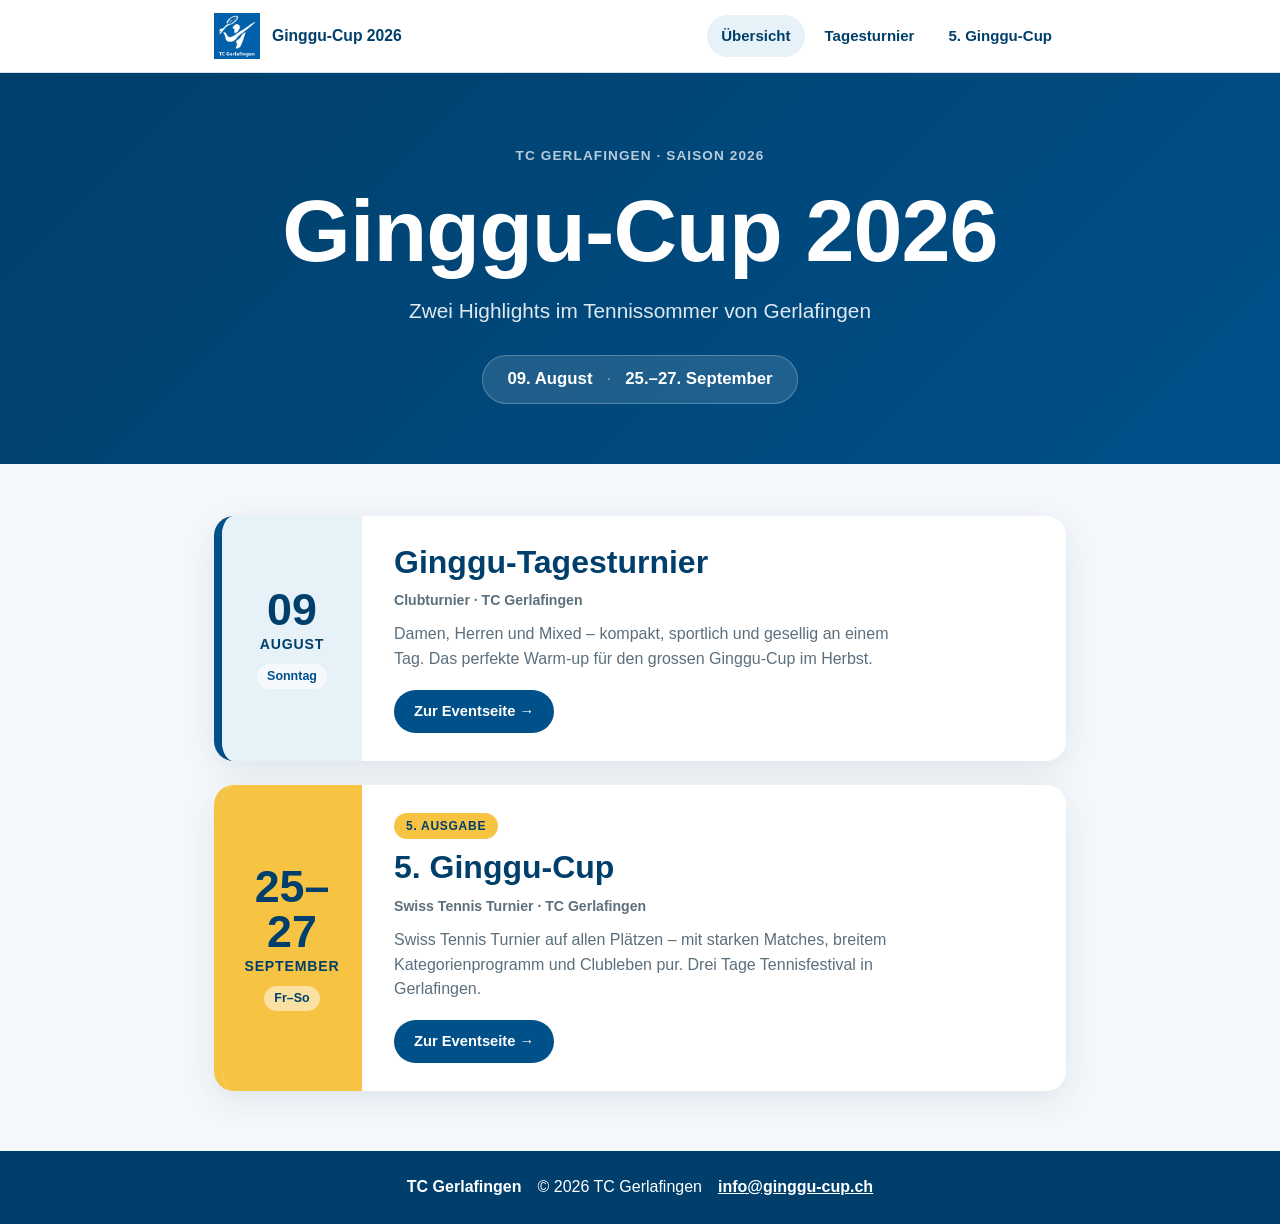
==== commit b823c582: "v3.1: Unterseiten Tagesturnier + 5. Ginggu-Cup - tagesturnier.html: Eventseite mit Kategorien und Ko" ====
--- a/index.html
+++ b/index.html
@@ -27,9 +27,9 @@
         <span class="sr-only">Navigation öffnen</span>
       </button>
       <nav class="site-nav" id="site-nav" aria-label="Hauptnavigation">
-        <a href="#tagesturnier">Tagesturnier</a>
-        <a href="#ginggu-cup">5. Ginggu-Cup</a>
-        <a class="nav-cta" href="https://www.tc-gerlafingen.ch/anlaesse-turniere/jahresprogramm">Jahresprogramm</a>
+        <a class="active" href="index.html">Übersicht</a>
+        <a href="tagesturnier.html">Tagesturnier</a>
+        <a href="ginggu-cup.html">5. Ginggu-Cup</a>
       </nav>
     </div>
   </header>
@@ -49,7 +49,7 @@
 
   <main class="container gc-events" id="events">
 
-    <article id="tagesturnier" class="gc-card">
+    <article class="gc-card">
       <div class="gc-card-date">
         <span class="gc-day">09</span>
         <span class="gc-month">August</span>
@@ -59,10 +59,11 @@
         <h2>Ginggu-Tagesturnier</h2>
         <p class="gc-card-meta">Clubturnier · TC Gerlafingen</p>
         <p>Damen, Herren und Mixed – kompakt, sportlich und gesellig an einem Tag. Das perfekte Warm-up für den grossen Ginggu-Cup im Herbst.</p>
+        <a class="gc-cta" href="tagesturnier.html">Zur Eventseite →</a>
       </div>
     </article>
 
-    <article id="ginggu-cup" class="gc-card gc-card--featured">
+    <article class="gc-card gc-card--featured">
       <div class="gc-card-date">
         <span class="gc-day">25–27</span>
         <span class="gc-month">September</span>
@@ -73,7 +74,7 @@
         <h2>5. Ginggu-Cup</h2>
         <p class="gc-card-meta">Swiss Tennis Turnier · TC Gerlafingen</p>
         <p>Swiss Tennis Turnier auf allen Plätzen – mit starken Matches, breitem Kategorienprogramm und Clubleben pur. Drei Tage Tennisfestival in Gerlafingen.</p>
-        <a class="gc-cta" href="https://www.tc-gerlafingen.ch/anlaesse-turniere/jahresprogramm">Mehr Infos →</a>
+        <a class="gc-cta" href="ginggu-cup.html">Zur Eventseite →</a>
       </div>
     </article>
 
--- a/style.css
+++ b/style.css
@@ -330,6 +330,111 @@
 }
 
 .site-footer a{color:#fff;text-decoration:underline}
+
+/* ===== Unterseiten ===== */
+
+.gc-subhero{
+  background:linear-gradient(135deg,var(--tcg-color-primary-dark),var(--tcg-color-primary));
+  color:#fff;
+  padding:52px 0 44px;
+}
+
+.gc-subhero--cup{
+  background:linear-gradient(135deg,#1a3a00,#2d5a00);
+}
+
+.gc-subhero-inner{
+  display:flex;
+  align-items:center;
+  gap:28px;
+}
+
+.gc-subhero-date{
+  flex:0 0 auto;
+  background:rgba(255,255,255,.15);
+  border-radius:16px;
+  padding:18px 24px;
+  text-align:center;
+  border:1px solid rgba(255,255,255,.25);
+}
+
+.gc-subhero--cup .gc-subhero-date{
+  background:var(--tcg-color-interclub);
+  border-color:var(--tcg-color-interclub);
+}
+
+.gc-subhero-date .gc-day{color:#fff}
+.gc-subhero-date .gc-month{color:rgba(255,255,255,.85)}
+.gc-subhero-date .gc-weekday{background:rgba(255,255,255,.2);color:#fff}
+
+.gc-subhero--cup .gc-subhero-date .gc-day,
+.gc-subhero--cup .gc-subhero-date .gc-month{color:var(--tcg-color-primary-dark)}
+.gc-subhero--cup .gc-subhero-date .gc-weekday{
+  background:rgba(0,0,0,.12);
+  color:var(--tcg-color-primary-dark);
+}
+
+.gc-subhero-copy h1{
+  color:#fff;
+  font-size:clamp(1.8rem,4vw,3rem);
+}
+
+.gc-subhero-copy .gc-edition-badge{margin-bottom:10px}
+
+.gc-subhero-copy p{
+  color:rgba(255,255,255,.85);
+  margin:8px 0 0;
+  font-size:1.05rem;
+}
+
+.gc-detail{padding:44px 0 64px}
+
+.gc-detail-back{
+  font-size:.9rem;
+  font-weight:700;
+  margin-bottom:28px;
+}
+
+.gc-detail-back a{
+  color:var(--tcg-color-primary-dark);
+  text-decoration:none;
+}
+
+.gc-detail-back a:hover{text-decoration:underline}
+
+.gc-detail-section{
+  background:#fff;
+  border-radius:16px;
+  padding:28px 32px;
+  box-shadow:0 8px 24px rgba(0,43,73,.08);
+  margin-bottom:20px;
+}
+
+.gc-detail-section h2{
+  font-size:1.15rem;
+  color:var(--tcg-color-primary-dark);
+  margin:0 0 10px;
+}
+
+.gc-detail-section p{
+  color:var(--tcg-color-text-muted);
+  margin:0;
+}
+
+.gc-detail-section ul{
+  margin:8px 0 0;
+  padding-left:20px;
+  color:var(--tcg-color-text-muted);
+}
+
+.gc-detail-section ul li{margin-bottom:4px}
+
+.gc-detail-contact{
+  display:flex;
+  align-items:center;
+  gap:12px;
+  flex-wrap:wrap;
+}
 
 /* ===== Mobile ===== */
 
@@ -355,6 +460,8 @@
   .site-nav a{width:100%}
   .site-nav .nav-cta{margin-left:0;text-align:center}
   .gc-hero{padding:52px 0 44px}
+  .gc-subhero-inner{flex-direction:column;align-items:flex-start;gap:16px}
+  .gc-subhero{padding:36px 0 30px}
   .gc-card{grid-template-columns:100px 1fr}
   .gc-day{font-size:2rem}
   .gc-card-body{padding:20px 20px}
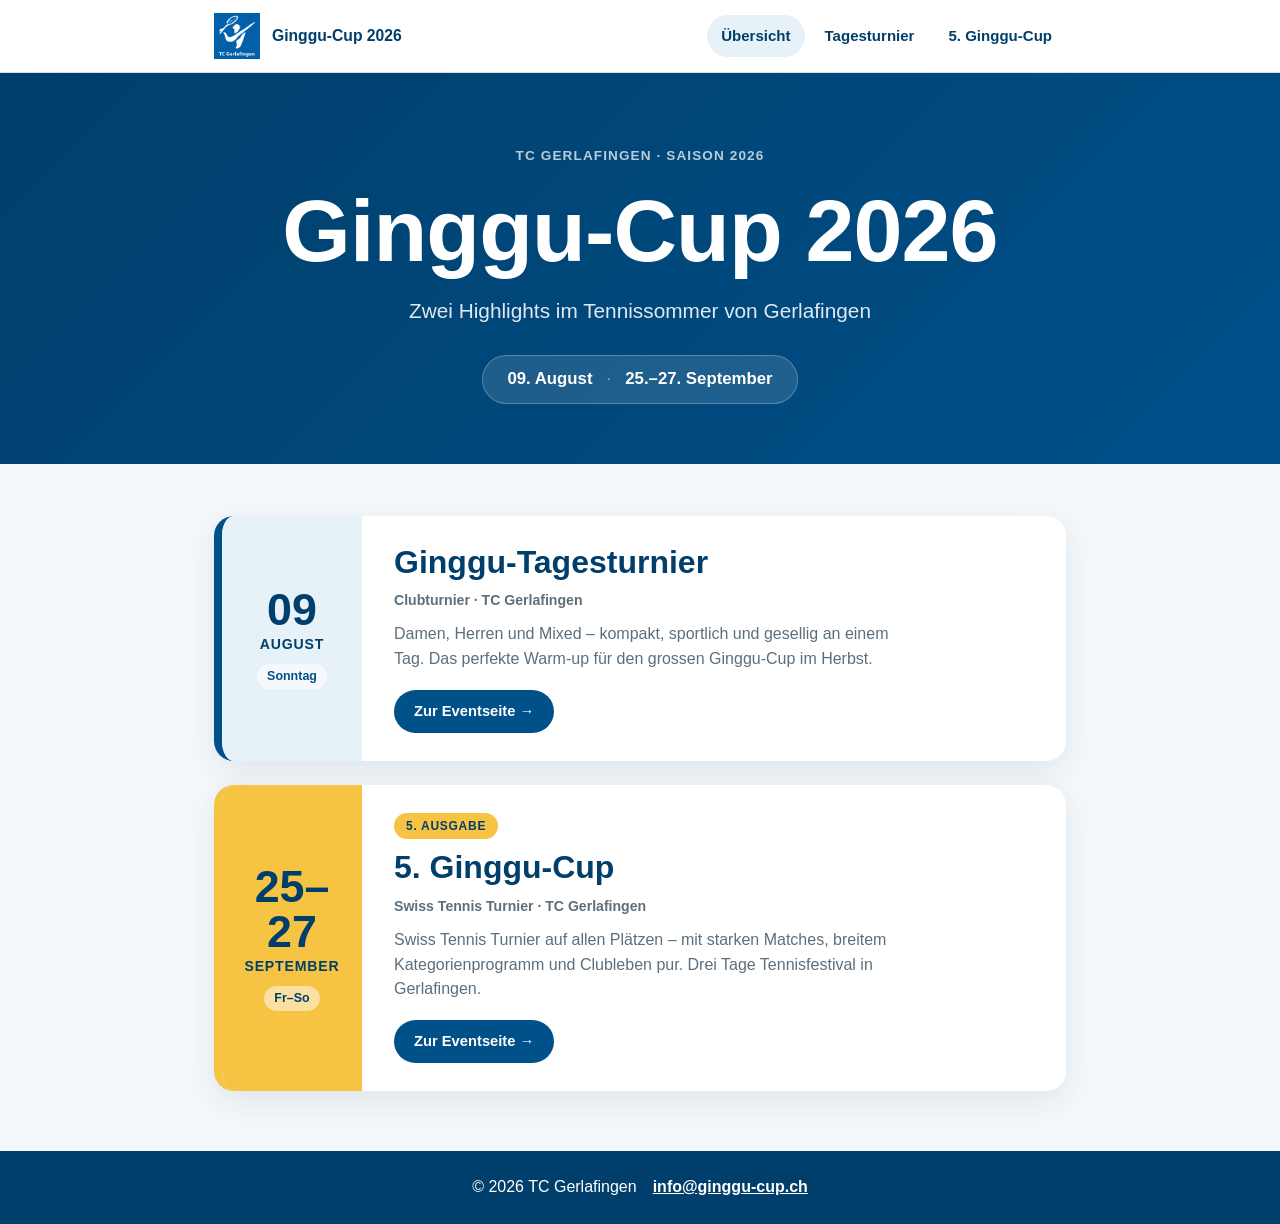
==== commit 85acb933: "v3.3: Footer-Duplikat TC Gerlafingen entfernt (alle 3 Seiten)" ====
--- a/index.html
+++ b/index.html
@@ -82,7 +82,6 @@
 
   <footer class="site-footer">
     <div class="container footer-inner">
-      <strong>TC Gerlafingen</strong>
       <span>&copy; 2026 TC Gerlafingen</span>
       <a href="mailto:info@ginggu-cup.ch">info@ginggu-cup.ch</a>
     </div>
--- a/style.css
+++ b/style.css
@@ -340,7 +340,7 @@
 }
 
 .gc-subhero--cup{
-  background:linear-gradient(135deg,#1a3a00,#2d5a00);
+  background:linear-gradient(135deg,#001a30,#003f6b);
 }
 
 .gc-subhero-inner{
